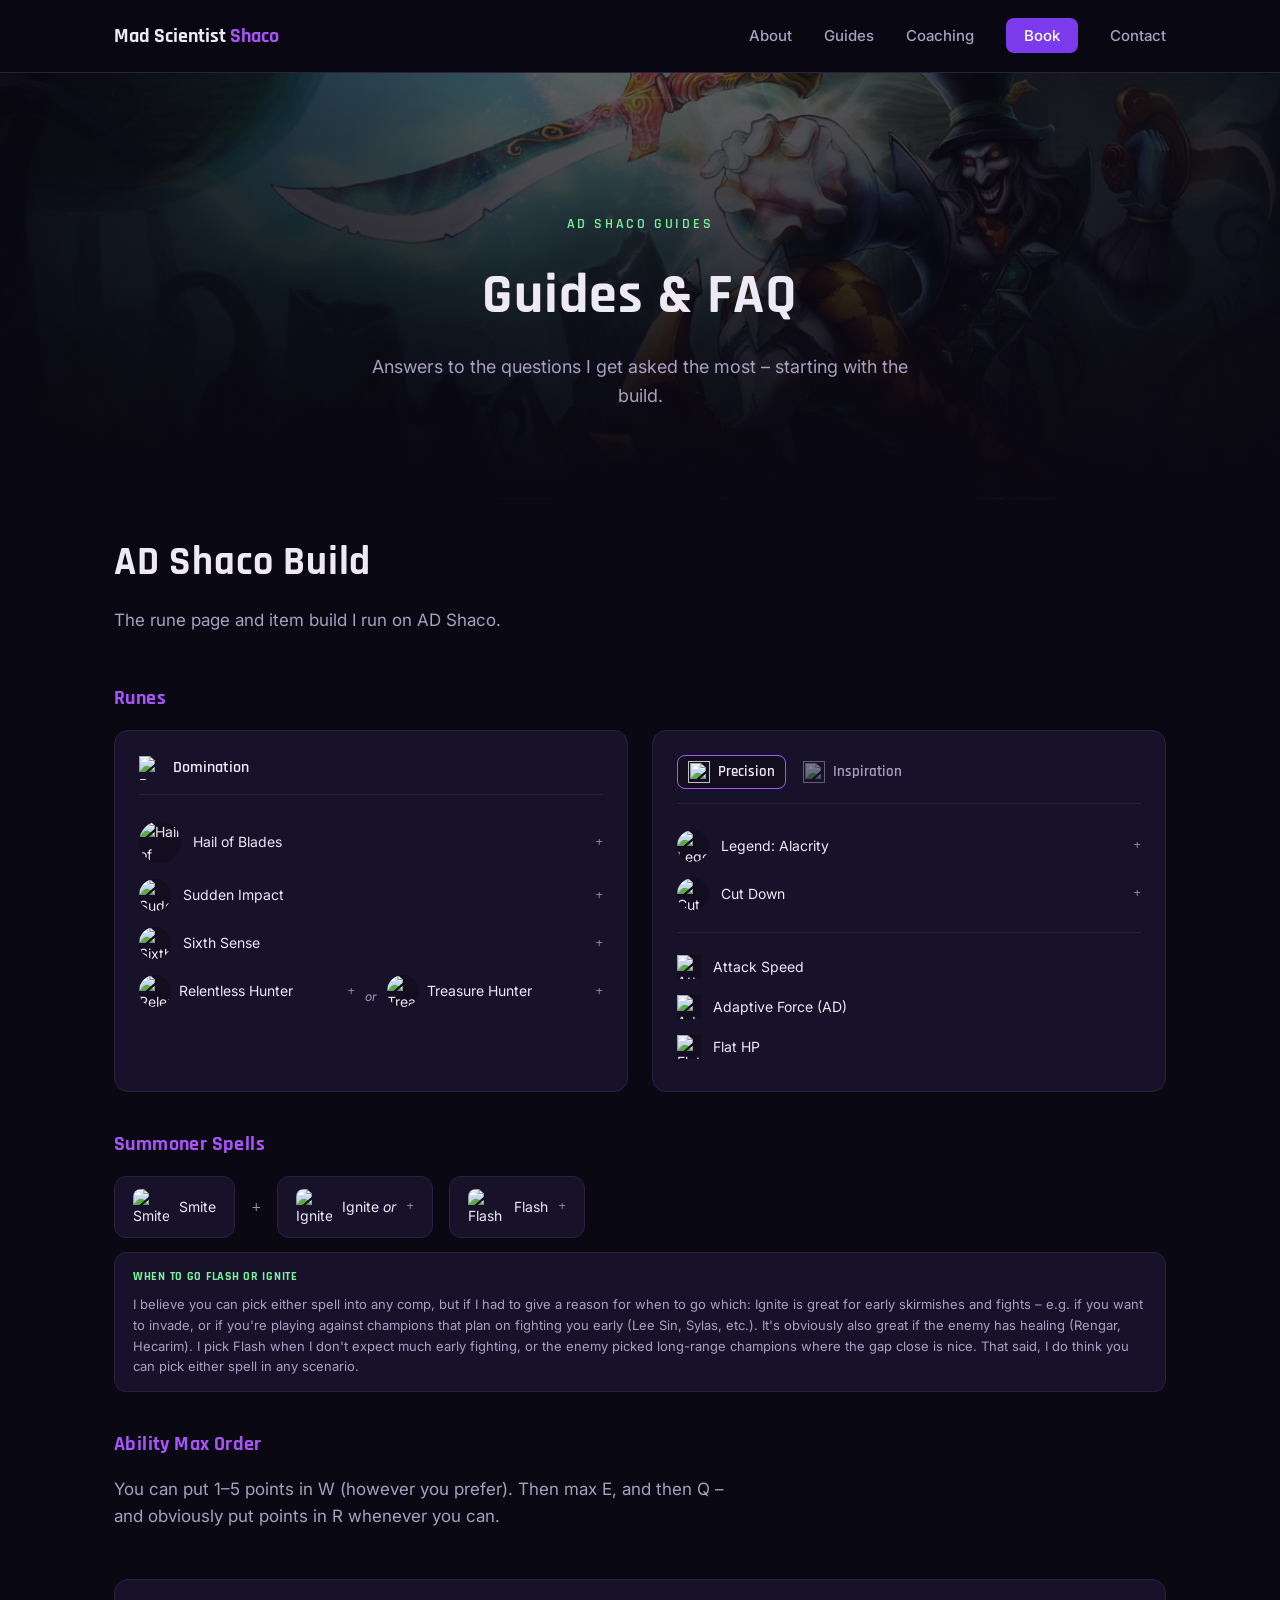
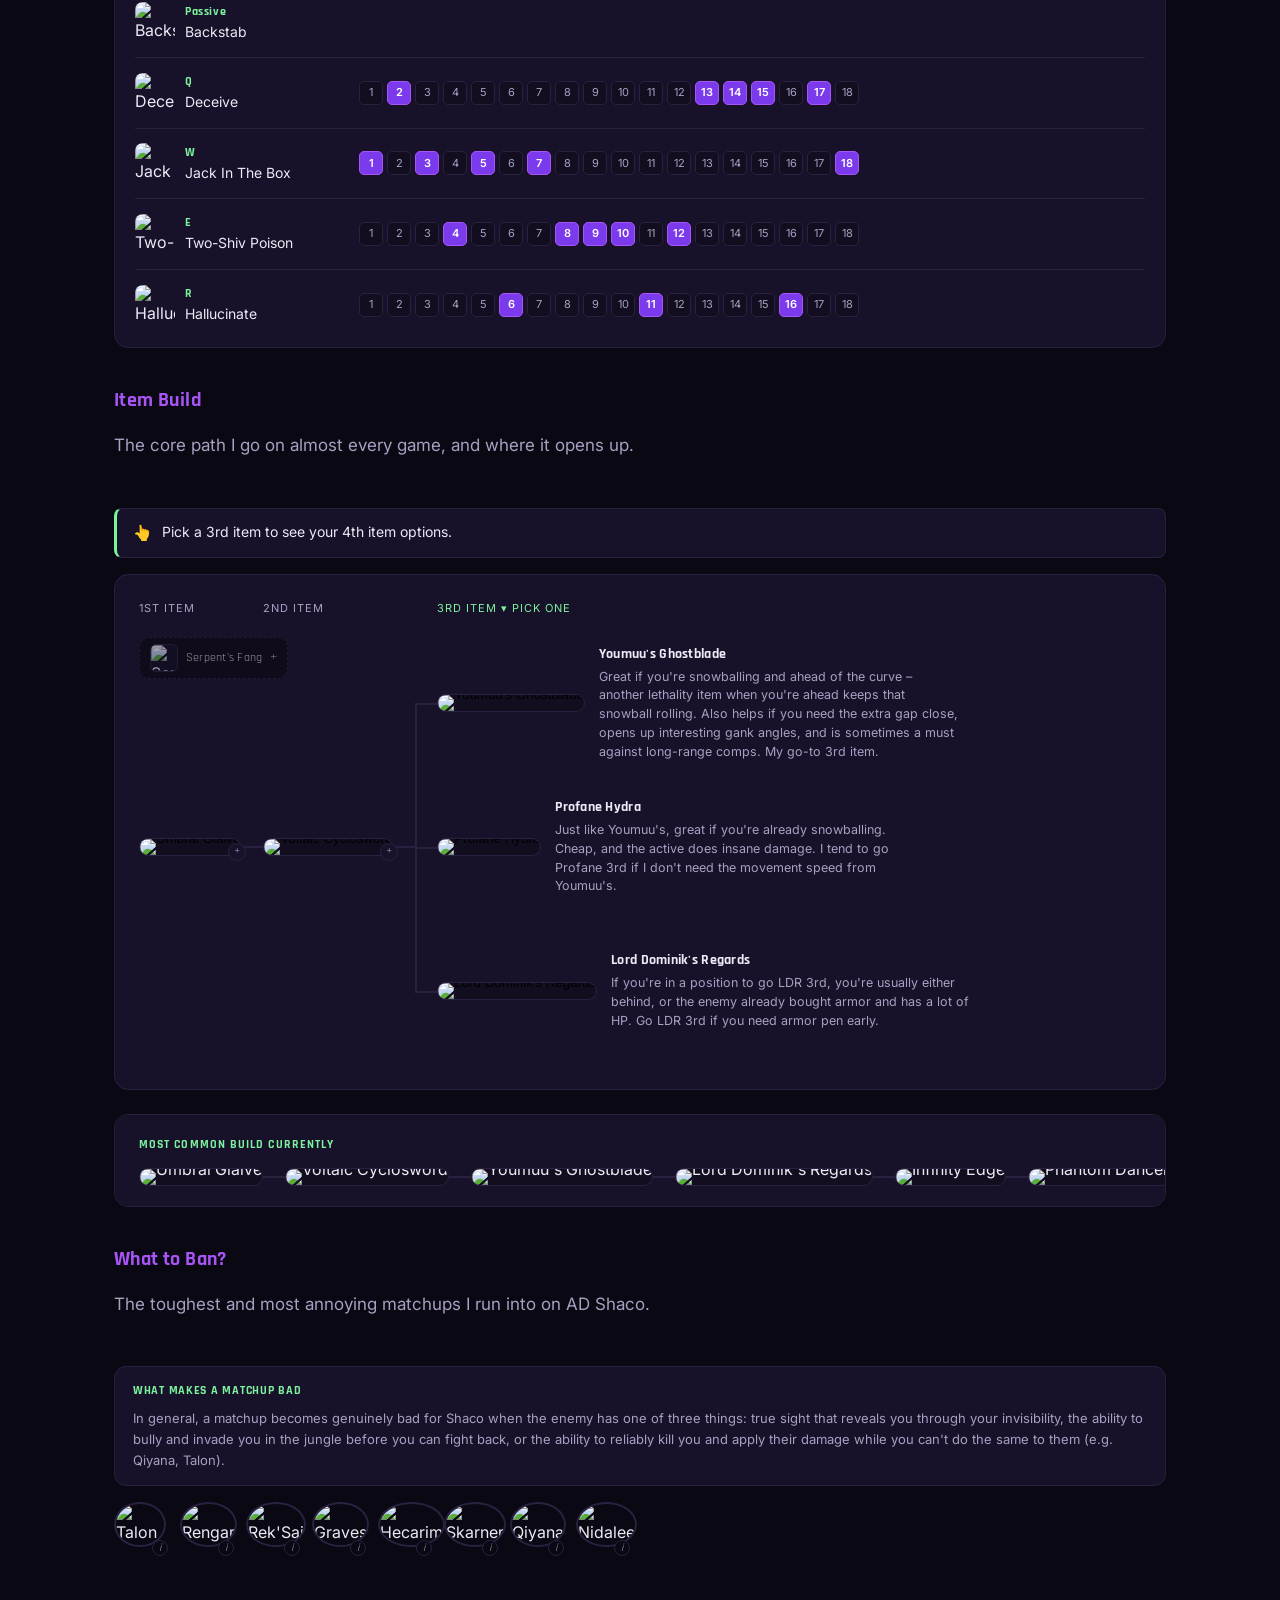
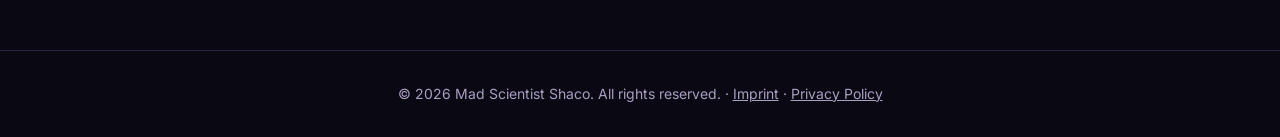
==== guides/index.html @ fdbd8d0a "Add third reason to "What Makes a Matchup Bad" Covers champions that can reliably kill you and apply" ====
<!DOCTYPE html>
<html lang="en">
<head>
<meta charset="UTF-8">
<meta name="viewport" content="width=device-width, initial-scale=1.0">
<title>Guides | Mad Scientist Shaco</title>
<meta name="description" content="AD Shaco guides &ndash; runes, builds and answers to the questions I get asked most often.">
<link rel="icon" type="image/svg+xml" href="/images/favicon.svg">
<link rel="preconnect" href="https://fonts.googleapis.com">
<link rel="preconnect" href="https://fonts.gstatic.com" crossorigin>
<link href="https://fonts.googleapis.com/css2?family=Rajdhani:wght@500;600;700&family=Inter:wght@400;500;600&display=swap" rel="stylesheet">
<link rel="stylesheet" href="/css/style.css">
</head>
<body>

<header class="site-header">
  <nav class="nav container">
    <a href="/" class="logo">Mad Scientist <span>Shaco</span></a>
    <button class="nav-toggle" id="navToggle" aria-label="Open menu" aria-expanded="false">
      <span></span><span></span><span></span>
    </button>
    <ul class="nav-links" id="navLinks">
      <li><a href="/#about">About</a></li>
      <li><a href="/guides/">Guides</a></li>
      <li><a href="/#coaching">Coaching</a></li>
      <li><a href="/#buchen" class="nav-cta">Book</a></li>
      <li><a href="/#kontakt">Contact</a></li>
    </ul>
  </nav>
</header>

<main>
  <section class="guides-hero">
    <div class="container">
      <p class="eyebrow">AD SHACO GUIDES</p>
      <h1>Guides &amp; FAQ</h1>
      <p class="hero-subtitle">Answers to the questions I get asked the most &ndash; starting with the build.</p>
    </div>
  </section>

  <section class="guide-article">
    <div class="container">
      <h2>AD Shaco Build</h2>
      <p class="section-lead">The rune page and item build I run on AD Shaco.</p>

      <h3 class="guide-subheading">Runes</h3>
      <div class="rune-page">
        <div class="rune-column">
          <div class="rune-tree-header">
            <img src="https://ddragon.leagueoflegends.com/cdn/img/perk-images/Styles/7200_Domination.png" alt="Domination">
            <span>Domination</span>
          </div>
          <div class="rune-item rune-keystone rune-expandable" tabindex="0" role="button" aria-expanded="false">
            <img src="https://ddragon.leagueoflegends.com/cdn/img/perk-images/Styles/Domination/HailOfBlades/HailOfBlades.png" alt="Hail of Blades">
            <span>Hail of Blades</span>
            <span class="rune-toggle-icon">+</span>
          </div>
          <div class="rune-detail">
            <p>Hail of Blades is the bread-and-butter keystone for AD Shaco &ndash; it's the only real option. There's currently no alternative that comes close to how powerful it is on this build.</p>
          </div>
          <div class="rune-item rune-expandable" tabindex="0" role="button" aria-expanded="false">
            <img src="https://ddragon.leagueoflegends.com/cdn/img/perk-images/Styles/Domination/SuddenImpact/SuddenImpact.png" alt="Sudden Impact">
            <span>Sudden Impact</span>
            <span class="rune-toggle-icon">+</span>
          </div>
          <div class="rune-detail">
            <p>A really solid rune &ndash; the best pick in this row. Free true damage every time I Q is great value.</p>
          </div>
          <div class="rune-item rune-expandable" tabindex="0" role="button" aria-expanded="false">
            <img src="https://ddragon.leagueoflegends.com/cdn/img/perk-images/Styles/Domination/SixthSense/SixthSense.png" alt="Sixth Sense">
            <span>Sixth Sense</span>
            <span class="rune-toggle-icon">+</span>
          </div>
          <div class="rune-detail">
            <p>I highly value the information this gives you in the early game. Knowing where the enemy has warded can save you a lot of time (e.g. not wasting a gank), or straight-up save your life when invading. It becomes less necessary once you have Umbral Glaive, but it's still great for the early game.</p>
          </div>
          <div class="rune-alt-row">
            <div class="rune-alt">
              <div class="rune-item rune-expandable" tabindex="0" role="button" aria-expanded="false">
                <img src="https://ddragon.leagueoflegends.com/cdn/img/perk-images/Styles/Domination/RelentlessHunter/RelentlessHunter.png" alt="Relentless Hunter">
                <span>Relentless Hunter</span>
                <span class="rune-toggle-icon">+</span>
              </div>
              <div class="rune-detail">
                <p>A solid option for Shaco &ndash; it increases your gap-closing range.</p>
              </div>
            </div>
            <span class="rune-alt-or">or</span>
            <div class="rune-alt">
              <div class="rune-item rune-expandable" tabindex="0" role="button" aria-expanded="false">
                <img src="https://ddragon.leagueoflegends.com/cdn/img/perk-images/Styles/Domination/TreasureHunter/TreasureHunter.png" alt="Treasure Hunter">
                <span>Treasure Hunter</span>
                <span class="rune-toggle-icon">+</span>
              </div>
              <div class="rune-detail">
                <p>Another great option &ndash; free gold means a better snowball, which means a harder stomp. I swap between Relentless Hunter and Treasure Hunter a lot.</p>
              </div>
            </div>
          </div>
        </div>

        <div class="rune-column">
          <div class="tree-tabs" role="tablist" aria-label="Secondary rune tree">
            <button class="tree-tab active" role="tab" aria-selected="true" data-tree="precision">
              <img src="https://ddragon.leagueoflegends.com/cdn/img/perk-images/Styles/7201_Precision.png" alt="">
              <span>Precision</span>
            </button>
            <button class="tree-tab" role="tab" aria-selected="false" data-tree="inspiration">
              <img src="https://ddragon.leagueoflegends.com/cdn/img/perk-images/Styles/7203_Whimsy.png" alt="">
              <span>Inspiration</span>
            </button>
          </div>

          <div class="tree-panel active" role="tabpanel" data-tree="precision">
            <div class="rune-item rune-expandable" tabindex="0" role="button" aria-expanded="false">
              <img src="https://ddragon.leagueoflegends.com/cdn/img/perk-images/Styles/Precision/LegendAlacrity/LegendAlacrity.png" alt="Legend: Alacrity">
              <span>Legend: Alacrity</span>
              <span class="rune-toggle-icon">+</span>
            </div>
            <div class="rune-detail">
              <p>Really nice attack speed. Shaco is an auto-attack based champ, so this is great and feels great &ndash; especially since I don't upgrade boots anymore (no more Berserker's Greaves).</p>
            </div>
            <div class="rune-item rune-expandable" tabindex="0" role="button" aria-expanded="false">
              <img src="https://ddragon.leagueoflegends.com/cdn/img/perk-images/Styles/Precision/CutDown/CutDown.png" alt="Cut Down">
              <span>Cut Down</span>
              <span class="rune-toggle-icon">+</span>
            </div>
            <div class="rune-detail">
              <p>Goated rune. It gives you nice damage at all stages of the game. Shaco's main damage is the first Q backstab, so amplifying that is great &ndash; and it scales surprisingly well.</p>
            </div>
          </div>

          <div class="tree-panel" role="tabpanel" data-tree="inspiration">
            <p class="tree-note">I sometimes go Inspiration instead of Precision &ndash; also very viable.</p>
            <div class="rune-item rune-expandable" tabindex="0" role="button" aria-expanded="false">
              <img src="https://ddragon.leagueoflegends.com/cdn/img/perk-images/Styles/Inspiration/MagicalFootwear/MagicalFootwear.png" alt="Magical Footwear">
              <span>Magical Footwear</span>
              <span class="rune-toggle-icon">+</span>
            </div>
            <div class="rune-detail">
              <p>Great option &ndash; it saves you 300 gold and gives you 420 gold worth of boots. That's money you can invest into damage and your power spikes.</p>
            </div>
            <div class="rune-alt-row">
              <div class="rune-alt">
                <div class="rune-item rune-expandable" tabindex="0" role="button" aria-expanded="false">
                  <img src="https://ddragon.leagueoflegends.com/cdn/img/perk-images/Styles/Inspiration/CosmicInsight/CosmicInsight.png" alt="Cosmic Insight">
                  <span>Cosmic Insight</span>
                  <span class="rune-toggle-icon">+</span>
                </div>
                <div class="rune-detail">
                  <p>Always good for junglers &ndash; having a lower Smite cooldown can win you crucial Smite fights in the jungle.</p>
                </div>
              </div>
              <span class="rune-alt-or">or</span>
              <div class="rune-alt">
                <div class="rune-item rune-expandable" tabindex="0" role="button" aria-expanded="false">
                  <img src="https://ddragon.leagueoflegends.com/cdn/img/perk-images/Styles/Resolve/ApproachVelocity/ApproachVelocity.png" alt="Approach Velocity">
                  <span>Approach Velocity</span>
                  <span class="rune-toggle-icon">+</span>
                </div>
                <div class="rune-detail">
                  <p>Another great option. It's always procced with our E and with our auto-attacks. Having a permanent 15% movement speed is great to catch up to people, especially early game.</p>
                </div>
              </div>
            </div>
          </div>

          <div class="rune-shards">
            <div class="rune-item rune-shard">
              <img src="https://ddragon.leagueoflegends.com/cdn/img/perk-images/StatMods/StatModsAttackSpeedIcon.png" alt="Attack Speed">
              <span>Attack Speed</span>
            </div>
            <div class="rune-item rune-shard">
              <img src="https://ddragon.leagueoflegends.com/cdn/img/perk-images/StatMods/StatModsAdaptiveForceIcon.png" alt="Adaptive Force">
              <span>Adaptive Force (AD)</span>
            </div>
            <div class="rune-item rune-shard">
              <img src="https://ddragon.leagueoflegends.com/cdn/img/perk-images/StatMods/StatModsHealthPlusIcon.png" alt="Flat Health">
              <span>Flat HP</span>
            </div>
          </div>
        </div>
      </div>

      <h3 class="guide-subheading">Summoner Spells</h3>
      <div class="spell-row">
        <div class="spell-item">
          <img src="https://ddragon.leagueoflegends.com/cdn/16.14.1/img/spell/SummonerSmite.png" alt="Smite">
          <span>Smite</span>
        </div>
        <span class="spell-plus">+</span>
        <div class="spell-item spell-expandable" tabindex="0" role="button" aria-expanded="false" data-detail-target="igniteDetail">
          <img src="https://ddragon.leagueoflegends.com/cdn/16.14.1/img/spell/SummonerDot.png" alt="Ignite">
          <span>Ignite <em>or</em></span>
          <span class="spell-toggle-icon">+</span>
        </div>
        <div class="spell-item spell-expandable" tabindex="0" role="button" aria-expanded="false" data-detail-target="flashDetail">
          <img src="https://ddragon.leagueoflegends.com/cdn/16.14.1/img/spell/SummonerFlash.png" alt="Flash">
          <span>Flash</span>
          <span class="spell-toggle-icon">+</span>
        </div>
      </div>

      <div class="spell-detail" id="igniteDetail">
        <p>
          <strong>Ignite</strong>
          Shaco's most common spell &ndash; gives you more kill pressure, especially early.
          Helps you win 1v1s and secure kills. Not much to say, just a solid choice.
        </p>
      </div>
      <div class="spell-detail" id="flashDetail">
        <p>
          <strong>Flash</strong>
          This one is slept on by most Shaco mains. Flash is a really strong spell in
          general and works great on Shaco &ndash; it helps you gap close, can save your
          life, and is very versatile. It scales better than Ignite. I swap between
          Ignite and Flash a lot.
        </p>
      </div>

      <div class="spell-note">
        <strong class="spell-note-title">When to Go Flash or Ignite</strong>
        <p>
          I believe you can pick either spell into any comp, but if I had to give a reason
          for when to go which: Ignite is great for early skirmishes and fights &ndash; e.g.
          if you want to invade, or if you're playing against champions that plan on
          fighting you early (Lee Sin, Sylas, etc.). It's obviously also great if the enemy
          has healing (Rengar, Hecarim). I pick Flash when I don't expect much early
          fighting, or the enemy picked long-range champions where the gap close is nice.
          That said, I do think you can pick either spell in any scenario.
        </p>
      </div>

      <h3 class="guide-subheading">Ability Max Order</h3>
      <p class="section-lead">You can put 1&ndash;5 points in W (however you prefer). Then max E, and then Q &ndash; and obviously put points in R whenever you can.</p>

      <div class="ability-order-wrap">
        <div class="ability-order">
          <div class="ability-row ability-row-passive">
            <div class="ability-label">
              <img src="https://ddragon.leagueoflegends.com/cdn/16.14.1/img/passive/Jester_CarefulStrikes.png" alt="Backstab">
              <div>
                <span class="ability-key">Passive</span>
                <span>Backstab</span>
              </div>
            </div>
          </div>

          <div class="ability-row">
            <div class="ability-label">
              <img src="https://ddragon.leagueoflegends.com/cdn/16.14.1/img/spell/Deceive.png" alt="Deceive">
              <div>
                <span class="ability-key">Q</span>
                <span>Deceive</span>
              </div>
            </div>
            <div class="level-cells" data-active="2,13,14,15,17"></div>
          </div>

          <div class="ability-row">
            <div class="ability-label">
              <img src="https://ddragon.leagueoflegends.com/cdn/16.14.1/img/spell/JackInTheBox.png" alt="Jack In The Box">
              <div>
                <span class="ability-key">W</span>
                <span>Jack In The Box</span>
              </div>
            </div>
            <div class="level-cells" data-active="1,3,5,7,18"></div>
          </div>

          <div class="ability-row">
            <div class="ability-label">
              <img src="https://ddragon.leagueoflegends.com/cdn/16.14.1/img/spell/TwoShivPoison.png" alt="Two-Shiv Poison">
              <div>
                <span class="ability-key">E</span>
                <span>Two-Shiv Poison</span>
              </div>
            </div>
            <div class="level-cells" data-active="4,8,9,10,12"></div>
          </div>

          <div class="ability-row">
            <div class="ability-label">
              <img src="https://ddragon.leagueoflegends.com/cdn/16.14.1/img/spell/HallucinateFull.png" alt="Hallucinate">
              <div>
                <span class="ability-key">R</span>
                <span>Hallucinate</span>
              </div>
            </div>
            <div class="level-cells" data-active="6,11,16"></div>
          </div>
        </div>
      </div>

      <h3 class="guide-subheading">Item Build</h3>
      <p class="section-lead">The core path I go on almost every game, and where it opens up.</p>

      <p class="build-hint" id="buildHint">Pick a 3rd item to see your 4th item options.</p>

      <div class="build-tree-wrap">
        <div class="build-tree" id="buildTree">
          <div class="build-optional-inline" id="serpentsFang" tabindex="0" role="button" aria-expanded="false">
            <div class="build-optional-row">
              <img src="https://ddragon.leagueoflegends.com/cdn/16.14.1/img/item/6695.png" alt="Serpent's Fang" title="Serpent's Fang (situational)">
              <span class="build-optional-name">Serpent's Fang</span>
              <span class="build-optional-toggle">+</span>
            </div>
            <p class="build-optional-detail">
              Playing against shields? Buy this situationally &ndash; either right before or
              right after Voltaic Cyclosword.
            </p>
          </div>

          <div class="build-toggle-item">
            <span class="build-col-label">1st Item</span>
            <button class="build-node build-toggle-btn" type="button" aria-expanded="false">
              <img src="https://ddragon.leagueoflegends.com/cdn/16.14.1/img/item/3179.png" alt="Umbral Glaive" title="Umbral Glaive">
            </button>
            <p class="build-note-below">
              <strong>Umbral Glaive</strong>
              The most damage you can get for a first-item power spike. It's really cheap
              at 2800g, gives you the most damage, and has the best build path (you can buy
              4 Long Swords). On top of all that, you get the vision passive, which tells you
              if you're standing in enemy vision for the rest of the game. Goated.
            </p>
          </div>

          <span class="build-link"></span>

          <div class="build-toggle-item">
            <span class="build-col-label">2nd Item</span>
            <button class="build-node build-toggle-btn" type="button" aria-expanded="false">
              <img src="https://ddragon.leagueoflegends.com/cdn/16.14.1/img/item/6699.png" alt="Voltaic Cyclosword" title="Voltaic Cyclosword">
            </button>
            <p class="build-note-below">
              <strong>Voltaic Cyclosword</strong>
              Voltaic is the king of damage items. It only does one thing, and that's
              deal damage &ndash; I almost always go it 2nd. Nothing much to say about this one.
            </p>
          </div>

          <span class="build-link"></span>

          <div class="build-branch has-notes" id="slot3">
            <span class="build-col-label">3rd Item</span>
            <div class="build-branch-row">
              <button class="build-node build-choice" data-item="3142" aria-pressed="false">
                <img src="https://ddragon.leagueoflegends.com/cdn/16.14.1/img/item/3142.png" alt="Youmuu's Ghostblade" title="Youmuu's Ghostblade">
              </button>
              <p class="build-note">
                <strong>Youmuu's Ghostblade</strong>
                Great if you're snowballing and ahead of the curve &ndash; another lethality item
                when you're ahead keeps that snowball rolling. Also helps if you need the extra
                gap close, opens up interesting gank angles, and is sometimes a must against
                long-range comps. My go-to 3rd item.
              </p>
            </div>
            <div class="build-branch-row">
              <button class="build-node build-choice" data-item="6698" aria-pressed="false">
                <img src="https://ddragon.leagueoflegends.com/cdn/16.14.1/img/item/6698.png" alt="Profane Hydra" title="Profane Hydra">
              </button>
              <p class="build-note">
                <strong>Profane Hydra</strong>
                Just like Youmuu's, great if you're already snowballing. Cheap, and the active
                does insane damage. I tend to go Profane 3rd if I don't need the movement speed
                from Youmuu's.
              </p>
            </div>
            <div class="build-branch-row">
              <button class="build-node build-choice" data-item="3036" aria-pressed="false">
                <img src="https://ddragon.leagueoflegends.com/cdn/16.14.1/img/item/3036.png" alt="Lord Dominik's Regards" title="Lord Dominik's Regards">
              </button>
              <p class="build-note">
                <strong>Lord Dominik's Regards</strong>
                If you're in a position to go LDR 3rd, you're usually either behind, or the enemy
                already bought armor and has a lot of HP. Go LDR 3rd if you need armor pen early.
              </p>
            </div>
          </div>

          <!-- Slots 4 and up are generated in main.js from the item pool -->
        </div>
      </div>

      <div class="build-common">
        <h4 class="build-common-title">Most Common Build Currently</h4>
        <div class="build-common-row">
          <div class="build-node">
            <img src="https://ddragon.leagueoflegends.com/cdn/16.14.1/img/item/3179.png" alt="Umbral Glaive" title="Umbral Glaive">
          </div>
          <span class="build-link"></span>
          <div class="build-node">
            <img src="https://ddragon.leagueoflegends.com/cdn/16.14.1/img/item/6699.png" alt="Voltaic Cyclosword" title="Voltaic Cyclosword">
          </div>
          <span class="build-link"></span>
          <div class="build-node">
            <img src="https://ddragon.leagueoflegends.com/cdn/16.14.1/img/item/3142.png" alt="Youmuu's Ghostblade" title="Youmuu's Ghostblade">
          </div>
          <span class="build-link"></span>
          <div class="build-node">
            <img src="https://ddragon.leagueoflegends.com/cdn/16.14.1/img/item/3036.png" alt="Lord Dominik's Regards" title="Lord Dominik's Regards">
          </div>
          <span class="build-link"></span>
          <div class="build-node">
            <img src="https://ddragon.leagueoflegends.com/cdn/16.14.1/img/item/3031.png" alt="Infinity Edge" title="Infinity Edge">
          </div>
          <span class="build-link"></span>
          <div class="build-node">
            <img src="https://ddragon.leagueoflegends.com/cdn/16.14.1/img/item/3046.png" alt="Phantom Dancer" title="Phantom Dancer (sell your boots)">
          </div>
        </div>
      </div>

      <h3 class="guide-subheading">What to Ban?</h3>
      <p class="section-lead">The toughest and most annoying matchups I run into on AD Shaco.</p>

      <div class="spell-note">
        <strong class="spell-note-title">What Makes a Matchup Bad</strong>
        <p>
          In general, a matchup becomes genuinely bad for Shaco when the enemy has one of
          three things: true sight that reveals you through your invisibility, the ability
          to bully and invade you in the jungle before you can fight back, or the ability to
          reliably kill you and apply their damage while you can't do the same to them
          (e.g. Qiyana, Talon).
        </p>
      </div>

      <div class="champ-row">
        <div class="champ-thumb champ-expandable" tabindex="0" role="button" aria-expanded="false" data-detail-target="talonDetail">
          <img src="https://ddragon.leagueoflegends.com/cdn/16.14.1/img/champion/Talon.png" alt="Talon" title="Talon">
          <span class="champ-thumb-icon">i</span>
        </div>
        <div class="champ-thumb champ-expandable" tabindex="0" role="button" aria-expanded="false" data-detail-target="rengarDetail">
          <img src="https://ddragon.leagueoflegends.com/cdn/16.14.1/img/champion/Rengar.png" alt="Rengar" title="Rengar">
          <span class="champ-thumb-icon">i</span>
        </div>
        <div class="champ-thumb champ-expandable" tabindex="0" role="button" aria-expanded="false" data-detail-target="reksaiDetail">
          <img src="https://ddragon.leagueoflegends.com/cdn/16.14.1/img/champion/RekSai.png" alt="Rek'Sai" title="Rek'Sai">
          <span class="champ-thumb-icon">i</span>
        </div>
        <div class="champ-thumb champ-expandable" tabindex="0" role="button" aria-expanded="false" data-detail-target="gravesDetail">
          <img src="https://ddragon.leagueoflegends.com/cdn/16.14.1/img/champion/Graves.png" alt="Graves" title="Graves">
          <span class="champ-thumb-icon">i</span>
        </div>
        <div class="champ-thumb champ-expandable" tabindex="0" role="button" aria-expanded="false" data-detail-target="hecarimDetail">
          <img src="https://ddragon.leagueoflegends.com/cdn/16.14.1/img/champion/Hecarim.png" alt="Hecarim" title="Hecarim">
          <span class="champ-thumb-icon">i</span>
        </div>
        <div class="champ-thumb champ-expandable" tabindex="0" role="button" aria-expanded="false" data-detail-target="skarnerDetail">
          <img src="https://ddragon.leagueoflegends.com/cdn/16.14.1/img/champion/Skarner.png" alt="Skarner" title="Skarner">
          <span class="champ-thumb-icon">i</span>
        </div>
        <div class="champ-thumb champ-expandable" tabindex="0" role="button" aria-expanded="false" data-detail-target="qiyanaDetail">
          <img src="https://ddragon.leagueoflegends.com/cdn/16.14.1/img/champion/Qiyana.png" alt="Qiyana" title="Qiyana">
          <span class="champ-thumb-icon">i</span>
        </div>
        <div class="champ-thumb champ-expandable" tabindex="0" role="button" aria-expanded="false" data-detail-target="nidaleeDetail">
          <img src="https://ddragon.leagueoflegends.com/cdn/16.14.1/img/champion/Nidalee.png" alt="Nidalee" title="Nidalee">
          <span class="champ-thumb-icon">i</span>
        </div>
      </div>

      <div class="champ-detail" id="talonDetail">
        <img class="champ-portrait" src="https://ddragon.leagueoflegends.com/cdn/16.14.1/img/champion/Talon.png" alt="Talon">
        <div class="champ-body">
          <strong class="champ-name">Talon</strong>
          <span class="champ-tag">Tough Matchup</span>
          <p>
            Talon is just really hard to deal with &ndash; he's everywhere on the map, clears
            fast, and on top of that is hard to kill or catch. It's also really hard to dodge
            Talon's combo damage, even with Shaco's R. His invisibility stops your
            auto-attacks, which is all your damage.
          </p>
        </div>
      </div>
      <div class="champ-detail" id="rengarDetail">
        <img class="champ-portrait" src="https://ddragon.leagueoflegends.com/cdn/16.14.1/img/champion/Rengar.png" alt="Rengar">
        <div class="champ-body">
          <strong class="champ-name">Rengar</strong>
          <span class="champ-tag">Tough Matchup</span>
          <p>
            Any champion with true sight counters Shaco to a certain degree, but Rengar takes
            it to the next level. He doesn't just have true sight on his R &ndash; he also has
            it on his E, which he can double-cast. His ultimate is the true bane of my
            existence, though. If the Rengar player is smart, he can just cast his R and
            prevent you from engaging for god knows how long. It's really annoying to deal
            with his R and pretty hard to dodge his damage. I often adapt my build against
            Rengar to be more tanky (Tabis, Trinity Force, etc.).
          </p>
        </div>
      </div>
      <div class="champ-detail" id="reksaiDetail">
        <img class="champ-portrait" src="https://ddragon.leagueoflegends.com/cdn/16.14.1/img/champion/RekSai.png" alt="Rek'Sai">
        <div class="champ-body">
          <strong class="champ-name">Rek'Sai</strong>
          <span class="champ-tag">Tough Matchup</span>
          <p>
            Similar to Rengar, Rek'Sai can just stay burrowed and see your engage coming
            &ndash; really annoying in teamfights. You also can't really kill her (unless
            you're ahead), since she usually builds Tabis into you plus bruiser items.
          </p>
        </div>
      </div>
      <div class="champ-detail" id="gravesDetail">
        <img class="champ-portrait" src="https://ddragon.leagueoflegends.com/cdn/16.14.1/img/champion/Graves.png" alt="Graves">
        <div class="champ-body">
          <strong class="champ-name">Graves</strong>
          <span class="champ-tag">Tough Matchup</span>
          <p>
            Graves is really annoying because he can just bully you in your own jungle. He
            has a lot of armor, so you can't kill him, but he can kill you. He one-shots your
            boxes, too.
          </p>
        </div>
      </div>
      <div class="champ-detail" id="hecarimDetail">
        <img class="champ-portrait" src="https://ddragon.leagueoflegends.com/cdn/16.14.1/img/champion/Hecarim.png" alt="Hecarim">
        <div class="champ-body">
          <strong class="champ-name">Hecarim</strong>
          <span class="champ-tag">Tough Matchup</span>
          <p>
            Hecarim just heals all your damage back with his W, and he doesn't even need to
            see you to kill you. Your Q doesn't help much against him either &ndash; he
            always knows where you are because he spams Q and W.
          </p>
        </div>
      </div>
      <div class="champ-detail" id="skarnerDetail">
        <img class="champ-portrait" src="https://ddragon.leagueoflegends.com/cdn/16.14.1/img/champion/Skarner.png" alt="Skarner">
        <div class="champ-body">
          <strong class="champ-name">Skarner</strong>
          <span class="champ-tag">Tough Matchup</span>
          <p>
            This guy can just kill you, and you can't kill him. He also provides excellent
            peel for his teammates. Just an annoying champion overall.
          </p>
        </div>
      </div>
      <div class="champ-detail" id="qiyanaDetail">
        <img class="champ-portrait" src="https://ddragon.leagueoflegends.com/cdn/16.14.1/img/champion/Qiyana.png" alt="Qiyana">
        <div class="champ-body">
          <strong class="champ-name">Qiyana</strong>
          <span class="champ-tag">Tough Matchup</span>
          <p>
            A really frustrating champion &ndash; her near-permanent invisibility makes it
            hard to land auto-attacks on her. She can kill you consistently, and her damage
            is hard to dodge.
          </p>
        </div>
      </div>
      <div class="champ-detail" id="nidaleeDetail">
        <img class="champ-portrait" src="https://ddragon.leagueoflegends.com/cdn/16.14.1/img/champion/Nidalee.png" alt="Nidalee">
        <div class="champ-body">
          <strong class="champ-name">Nidalee</strong>
          <span class="champ-tag">Extreme Threat</span>
          <p>
            If piloted by a good player, this champ might be the hardest one to deal with.
            She can straight-up invade you whenever she wants, and her true sight on Q plus
            her traps make her really hard to deal with. Luckily, there aren't many good
            Nidalee players on this planet.
          </p>
        </div>
      </div>
    </div>
  </section>
</main>

<footer class="site-footer">
  <div class="container">
    <p>&copy; <span id="year"></span> Mad Scientist Shaco. All rights reserved. &middot; <a href="/imprint.html">Imprint</a> &middot; <a href="/privacy.html">Privacy Policy</a></p>
  </div>
</footer>

<script src="/js/main.js"></script>
</body>
</html>
---- css/style.css ----
:root {
  --bg: #0a0812;
  --bg-alt: #120e1f;
  --card: #17122a;
  --border: #2a2140;
  --text: #ede9f5;
  --text-muted: #a99fc2;
  --violet: #a855f7;
  --violet-dark: #7c3aed;
  --violet-glow: rgba(168, 85, 247, 0.35);
  --toxic: #7cf29c;
  --danger: #ff5c72;
  --danger-glow: rgba(255, 92, 114, 0.3);
  --font-head: 'Rajdhani', sans-serif;
  --font-body: 'Inter', sans-serif;
}

* { box-sizing: border-box; margin: 0; padding: 0; }

html { scroll-behavior: smooth; }

body {
  background: var(--bg);
  color: var(--text);
  font-family: var(--font-body);
  line-height: 1.6;
}

h1, h2, h3 {
  font-family: var(--font-head);
  font-weight: 700;
  letter-spacing: 0.02em;
}

a { color: inherit; text-decoration: none; }

.container {
  max-width: 1100px;
  margin: 0 auto;
  padding: 0 24px;
}

section {
  padding: 96px 0;
}

section h2 {
  font-size: clamp(28px, 4vw, 40px);
  margin-bottom: 12px;
}

.section-lead {
  color: var(--text-muted);
  max-width: 640px;
  margin-bottom: 48px;
  font-size: 17px;
}

/* Header / Nav */
.site-header {
  position: sticky;
  top: 0;
  z-index: 100;
  background: rgba(10, 8, 18, 0.85);
  backdrop-filter: blur(10px);
  border-bottom: 1px solid var(--border);
}

.nav {
  display: flex;
  align-items: center;
  justify-content: space-between;
  height: 72px;
}

.logo {
  font-family: var(--font-head);
  font-size: 20px;
  font-weight: 700;
  color: var(--text);
}

.logo span { color: var(--violet); }

.nav-links {
  display: flex;
  align-items: center;
  gap: 32px;
  list-style: none;
}

.nav-links a {
  color: var(--text-muted);
  font-weight: 500;
  font-size: 15px;
  transition: color 0.2s;
}

.nav-links a:hover { color: var(--text); }

.nav-links .nav-cta {
  background: var(--violet-dark);
  color: #fff;
  padding: 8px 18px;
  border-radius: 8px;
}

.nav-links .nav-cta:hover { background: var(--violet); }

.nav-toggle {
  display: none;
  flex-direction: column;
  gap: 5px;
  background: none;
  border: none;
  cursor: pointer;
  padding: 8px;
}

.nav-toggle span {
  width: 24px;
  height: 2px;
  background: var(--text);
  display: block;
}

/* Hero */
.hero {
  position: relative;
  padding: 140px 0 120px;
  overflow: hidden;
  text-align: center;
  background:
    linear-gradient(180deg, rgba(10, 8, 18, 0.55) 0%, rgba(10, 8, 18, 0.88) 65%, var(--bg) 100%),
    linear-gradient(90deg, rgba(10, 8, 18, 0.75) 0%, rgba(10, 8, 18, 0.2) 40%, rgba(10, 8, 18, 0.2) 60%, rgba(10, 8, 18, 0.75) 100%),
    url('../images/splashart.jpg');
  background-size: cover;
  background-position: center 20%;
}

.hero-glow {
  position: absolute;
  top: -200px;
  left: 50%;
  transform: translateX(-50%);
  width: 700px;
  height: 700px;
  background: radial-gradient(circle, var(--violet-glow) 0%, transparent 70%);
  pointer-events: none;
}

.hero-inner { position: relative; }

.eyebrow {
  color: var(--toxic);
  font-family: var(--font-head);
  font-weight: 600;
  letter-spacing: 0.2em;
  font-size: 14px;
  margin-bottom: 16px;
}

.hero h1 {
  font-size: clamp(40px, 7vw, 72px);
  line-height: 1.05;
  margin-bottom: 20px;
}

.hero h1 span {
  background: linear-gradient(90deg, var(--violet), var(--toxic));
  -webkit-background-clip: text;
  background-clip: text;
  color: transparent;
}

.hero-subtitle {
  color: var(--text-muted);
  font-size: 18px;
  max-width: 560px;
  margin: 0 auto 40px;
}

.hero-actions {
  display: flex;
  gap: 16px;
  justify-content: center;
  flex-wrap: wrap;
}

/* Buttons */
.btn {
  display: inline-block;
  padding: 14px 28px;
  border-radius: 10px;
  font-weight: 600;
  font-size: 15px;
  transition: transform 0.15s, box-shadow 0.15s, background 0.15s;
}

.btn-primary {
  background: linear-gradient(90deg, var(--violet-dark), var(--violet));
  color: #fff;
  box-shadow: 0 0 0 rgba(168, 85, 247, 0);
}

.btn-primary:hover {
  transform: translateY(-2px);
  box-shadow: 0 8px 24px var(--violet-glow);
}

.btn-ghost {
  background: transparent;
  color: var(--text);
  border: 1px solid var(--border);
}

.btn-ghost:hover {
  border-color: var(--violet);
  color: var(--violet);
}

/* About / Stats */
.about { background: var(--bg-alt); }

.stats-grid {
  display: grid;
  grid-template-columns: repeat(3, 1fr);
  gap: 20px;
}

.stat-card {
  background: var(--card);
  border: 1px solid var(--border);
  border-radius: 14px;
  padding: 28px;
  display: flex;
  flex-direction: column;
  gap: 4px;
}

.stat-label {
  color: var(--text-muted);
  font-size: 13px;
  text-transform: uppercase;
  letter-spacing: 0.1em;
}

.stat-value {
  font-family: var(--font-head);
  font-size: 30px;
  font-weight: 700;
  color: var(--violet);
}

.stat-sub {
  color: var(--text-muted);
  font-size: 14px;
}

/* Guides */
.guides-hero {
  padding: 140px 0 48px;
  text-align: center;
  background:
    linear-gradient(180deg, rgba(10, 8, 18, 0.55) 0%, rgba(10, 8, 18, 0.88) 65%, var(--bg) 100%),
    linear-gradient(90deg, rgba(10, 8, 18, 0.75) 0%, rgba(10, 8, 18, 0.2) 40%, rgba(10, 8, 18, 0.2) 60%, rgba(10, 8, 18, 0.75) 100%),
    url('../images/madhatter-splash.jpg');
  background-size: cover;
  background-position: center 25%;
}

.guides-hero h1 {
  font-size: clamp(36px, 6vw, 56px);
  margin-bottom: 12px;
}

.guide-article {
  padding: 32px 0 96px;
}

.guide-subheading {
  font-size: 20px;
  margin: 36px 0 16px;
  color: var(--violet);
}

.rune-page {
  display: grid;
  grid-template-columns: 1fr 1fr;
  gap: 24px;
}

.rune-column {
  background: var(--card);
  border: 1px solid var(--border);
  border-radius: 14px;
  padding: 24px;
}

.rune-tree-header {
  display: flex;
  align-items: center;
  gap: 10px;
  margin-bottom: 18px;
  padding-bottom: 14px;
  border-bottom: 1px solid var(--border);
  font-family: var(--font-head);
  font-weight: 600;
  font-size: 16px;
}

.rune-tree-header img { width: 24px; height: 24px; }

.rune-item {
  display: flex;
  align-items: center;
  gap: 12px;
  padding: 8px 0;
  font-size: 14px;
  color: var(--text);
}

.rune-item img {
  width: 32px;
  height: 32px;
  border-radius: 50%;
  background: var(--bg-alt);
  flex-shrink: 0;
}

.rune-item.rune-keystone img {
  width: 42px;
  height: 42px;
}

.rune-shards {
  margin-top: 14px;
  padding-top: 14px;
  border-top: 1px solid var(--border);
}

.rune-shard img {
  width: 24px;
  height: 24px;
  border-radius: 0;
}

.rune-expandable {
  cursor: pointer;
  border-radius: 8px;
  padding-left: 6px;
  margin-left: -6px;
  transition: background 0.15s;
}

.rune-expandable:hover,
.rune-expandable:focus-visible {
  background: var(--bg-alt);
  outline: none;
}

.rune-toggle-icon {
  margin-left: auto;
  color: var(--text-muted);
  font-size: 16px;
  font-family: var(--font-head);
  transition: transform 0.15s;
  flex-shrink: 0;
}

.rune-expandable.open .rune-toggle-icon {
  transform: rotate(45deg);
  color: var(--violet);
}

.rune-detail {
  display: none;
  padding: 4px 0 12px 44px;
}

.rune-detail.open {
  display: block;
}

.rune-detail p {
  font-size: 13px;
  color: var(--text-muted);
  line-height: 1.5;
}

/* Switchable secondary tree */
.tree-tabs {
  display: flex;
  gap: 6px;
  margin-bottom: 18px;
  padding-bottom: 14px;
  border-bottom: 1px solid var(--border);
}

.tree-tab {
  display: flex;
  align-items: center;
  gap: 8px;
  background: none;
  border: 1px solid transparent;
  border-radius: 8px;
  padding: 5px 10px;
  cursor: pointer;
  color: var(--text-muted);
  font-family: var(--font-head);
  font-weight: 600;
  font-size: 15px;
  transition: background 0.15s, color 0.15s, border-color 0.15s;
}

.tree-tab img {
  width: 22px;
  height: 22px;
  opacity: 0.45;
  transition: opacity 0.15s;
}

.tree-tab:hover { color: var(--text); }
.tree-tab:hover img { opacity: 0.8; }

.tree-tab.active {
  color: var(--text);
  background: var(--bg-alt);
  border-color: var(--violet);
}

.tree-tab.active img { opacity: 1; }

.tree-panel { display: none; }
.tree-panel.active { display: block; }

.tree-note {
  font-size: 12px;
  color: var(--text-muted);
  font-style: italic;
  margin-bottom: 10px;
}

/* Two runes from the same row, shown as alternatives */
.rune-alt-row {
  display: flex;
  align-items: flex-start;
  gap: 10px;
}

.rune-alt {
  flex: 1;
  min-width: 0;
}

.rune-alt .rune-item { gap: 8px; }

.rune-alt .rune-detail { padding-left: 6px; }

.rune-alt-or {
  font-size: 12px;
  color: var(--text-muted);
  font-style: italic;
  padding-top: 20px;
  flex-shrink: 0;
}

@media (max-width: 900px) {
  .rune-alt-row {
    flex-direction: column;
    align-items: stretch;
    gap: 0;
  }

  .rune-alt-or { padding: 4px 0 4px 44px; }
}

@media (max-width: 640px) {
  .rune-page { grid-template-columns: 1fr; }
}

.spell-row {
  display: flex;
  align-items: center;
  gap: 16px;
  flex-wrap: wrap;
}

.spell-item {
  display: flex;
  align-items: center;
  gap: 10px;
  background: var(--card);
  border: 1px solid var(--border);
  border-radius: 12px;
  padding: 12px 18px;
  font-size: 14px;
}

.spell-item img {
  width: 36px;
  height: 36px;
  border-radius: 8px;
}

.spell-plus {
  color: var(--text-muted);
  font-family: var(--font-head);
  font-size: 20px;
}

.spell-expandable {
  cursor: pointer;
  transition: border-color 0.15s;
}

.spell-expandable:hover,
.spell-expandable:focus-visible {
  border-color: var(--violet);
  outline: none;
}

.spell-toggle-icon {
  color: var(--text-muted);
  font-size: 16px;
  font-family: var(--font-head);
  transition: transform 0.15s, color 0.15s;
}

.spell-expandable.open .spell-toggle-icon {
  transform: rotate(45deg);
  color: var(--violet);
}

.spell-detail {
  display: none;
  margin-top: 10px;
}

.spell-detail.open {
  display: block;
}

.spell-detail p {
  font-size: 13px;
  line-height: 1.5;
  color: var(--text-muted);
}

.spell-detail strong {
  display: block;
  margin-bottom: 3px;
  color: var(--text);
  font-family: var(--font-head);
  font-size: 14px;
  letter-spacing: 0.02em;
}

.spell-note {
  margin-top: 14px;
  padding: 14px 18px;
  background: var(--card);
  border: 1px solid var(--border);
  border-radius: 12px;
}

.spell-note-title {
  display: block;
  margin-bottom: 8px;
  color: var(--toxic);
  font-family: var(--font-head);
  font-size: 12px;
  letter-spacing: 0.06em;
  text-transform: uppercase;
}

.spell-note p {
  font-size: 13px;
  line-height: 1.6;
  color: var(--text-muted);
}

/* What to Ban &ndash; styled after the League client's "Extreme Threats" panel */
.champ-row {
  display: flex;
  align-items: center;
  gap: 14px;
  flex-wrap: wrap;
  margin-top: 16px;
}

.champ-thumb {
  position: relative;
  width: 52px;
  height: 52px;
  flex-shrink: 0;
  cursor: pointer;
}

.champ-thumb img {
  width: 100%;
  height: 100%;
  border-radius: 50%;
  border: 2px solid var(--border);
  transition: border-color 0.15s;
}

.champ-thumb:hover img,
.champ-thumb:focus-visible img,
.champ-thumb.open img {
  border-color: var(--danger);
  outline: none;
}

.champ-thumb-icon {
  position: absolute;
  bottom: -2px;
  right: -2px;
  width: 16px;
  height: 16px;
  border-radius: 50%;
  background: var(--bg);
  border: 1px solid var(--border);
  color: var(--text-muted);
  font-family: var(--font-head);
  font-style: italic;
  font-size: 11px;
  line-height: 14px;
  text-align: center;
  transition: color 0.15s, border-color 0.15s;
}

.champ-thumb.open .champ-thumb-icon {
  color: var(--danger);
  border-color: var(--danger);
}

.champ-detail {
  display: none;
  align-items: center;
  gap: 20px;
  margin-top: 14px;
  padding: 16px 20px;
  background: var(--card);
  border: 1px solid var(--border);
  border-left: 3px solid var(--danger);
  border-radius: 12px;
}

.champ-detail.open {
  display: flex;
}

.champ-portrait {
  width: 84px;
  height: 84px;
  border-radius: 50%;
  border: 3px solid var(--danger);
  box-shadow: 0 0 0 4px var(--danger-glow);
  flex-shrink: 0;
}

.champ-body {
  flex: 1;
  min-width: 0;
}

.champ-name {
  display: block;
  color: var(--text);
  font-family: var(--font-head);
  font-size: 20px;
  letter-spacing: 0.02em;
  text-transform: uppercase;
}

.champ-tag {
  display: block;
  margin: 2px 0 8px;
  color: var(--danger);
  font-family: var(--font-head);
  font-size: 12px;
  font-weight: 600;
  letter-spacing: 0.08em;
  text-transform: uppercase;
}

.champ-detail p {
  font-size: 13px;
  line-height: 1.5;
  color: var(--text-muted);
}

/* Ability max order */
.ability-order-wrap {
  overflow-x: auto;
}

.ability-order {
  background: var(--card);
  border: 1px solid var(--border);
  border-radius: 14px;
  padding: 8px 20px;
  min-width: 640px;
}

.ability-row {
  display: flex;
  align-items: center;
  gap: 24px;
  padding: 14px 0;
  border-bottom: 1px solid var(--border);
}

.ability-row:last-child { border-bottom: none; }

.ability-label {
  display: flex;
  align-items: center;
  gap: 10px;
  width: 200px;
  flex-shrink: 0;
}

.ability-label img {
  width: 40px;
  height: 40px;
  border-radius: 8px;
}

.ability-label div {
  display: flex;
  flex-direction: column;
  font-size: 14px;
}

.ability-key {
  color: var(--toxic);
  font-family: var(--font-head);
  font-weight: 700;
  font-size: 12px;
  letter-spacing: 0.05em;
}

.level-cells {
  display: flex;
  gap: 4px;
}

.level-cell {
  width: 24px;
  height: 24px;
  border-radius: 5px;
  background: var(--bg-alt);
  border: 1px solid var(--border);
  color: var(--text-muted);
  display: flex;
  align-items: center;
  justify-content: center;
  font-size: 11px;
  flex-shrink: 0;
}

.level-cell.active {
  background: var(--violet-dark);
  border-color: var(--violet);
  color: #fff;
  font-weight: 600;
}

/* Item build tree */
.build-tree-wrap {
  overflow-x: auto;
  background: var(--card);
  border: 1px solid var(--border);
  border-radius: 14px;
  padding: 28px 24px;
}

.build-tree {
  display: flex;
  align-items: center;
  min-width: max-content;
  position: relative;
  padding-top: 30px;   /* room for the column labels */
}

/* Absolutely positioned, so labels line up along the top without
   affecting the vertical centring the connectors depend on */
.build-col-label {
  position: absolute;
  top: 0;
  white-space: nowrap;
  line-height: 1;
  font-size: 11px;
  letter-spacing: 0.09em;
  text-transform: uppercase;
  color: var(--text-muted);
}

.build-col-label.needs-pick {
  color: var(--toxic);
}

.build-col-label.needs-pick::after {
  content: " ▾ pick one";
}

.build-node {
  display: block;   /* keeps rows exactly icon-height, so connectors stay aligned */
  flex-shrink: 0;
  line-height: 0;
}

.build-node img {
  width: 52px;
  height: 52px;
  border-radius: 10px;
  border: 1px solid var(--border);
  background: var(--bg-alt);
  transition: border-color 0.15s, transform 0.15s;
}

.build-node img:hover {
  border-color: var(--violet);
  transform: translateY(-2px);
}

/* Straight connector between two nodes */
.build-link {
  width: 22px;
  height: 2px;
  background: var(--border);
  flex-shrink: 0;
}

/* Splits one connector into several branches */
.build-branch {
  --row-h: 52px;   /* every row is this tall, which is what keeps the trunk exact */
  display: flex;
  flex-direction: column;
  gap: 4px;
  padding-left: 22px;
  /* Vertical trunk, drawn from the first row's centre to the last row's.
     Painted as a background so the branch needs no positioning of its own,
     which keeps the column labels anchored to the top of the tree. */
  background: linear-gradient(var(--border), var(--border)) no-repeat;
  background-size: 2px calc(100% - var(--row-h));
  background-position: 0 calc(var(--row-h) / 2);
}

.build-branch-row {
  position: relative;
  display: flex;
  align-items: center;
  gap: 14px;
  min-height: var(--row-h);
}

/* Horizontal stub from the trunk to each node */
.build-branch-row::before {
  content: "";
  position: absolute;
  left: -22px;
  top: calc(var(--row-h) / 2);
  width: 22px;
  height: 2px;
  background: var(--border);
}

/* Notes explain when to take each option, so they only show
   while that column is still being chosen */
.build-note { display: none; }

/* Keep --row-h at or above the tallest note in that column, otherwise a row
   grows past it and the trunk no longer lines up with the first and last
   icon. The 4th item column needs more room than the 5th (LDR's 4th-item
   note is the longest note anywhere), so the 5th gets a tighter budget. */
.build-branch.has-notes:not(.collapsed) { --row-h: 140px; }
.build-branch.has-notes:not(.collapsed)[data-slot="5"] { --row-h: 122px; }

.build-branch.has-notes:not(.collapsed) .build-note {
  display: block;
  width: 360px;
  font-size: 12.5px;
  line-height: 1.5;
  color: var(--text-muted);
}

/* Fixed items (1st, 2nd, 6th) show their note permanently rather than
   only while their column is being actively chosen */
.build-branch.always-note .build-note {
  display: block;
  width: 360px;
  font-size: 12.5px;
  line-height: 1.5;
  color: var(--text-muted);
}

.build-note strong {
  display: block;
  margin-bottom: 3px;
  color: var(--text);
  font-family: var(--font-head);
  font-size: 14px;
  letter-spacing: 0.02em;
}

[hidden] { display: none !important; }

/* Once a branch is chosen, only that node remains, so drop the trunk */
.build-branch.collapsed { background: none; }

.build-choice {
  padding: 0;
  border: none;
  background: none;
  cursor: pointer;
}

.build-choice[aria-pressed="true"] img {
  border-color: var(--violet);
  box-shadow: 0 0 0 3px var(--violet-glow);
}

.build-choice:focus-visible img {
  outline: 2px solid var(--toxic);
  outline-offset: 2px;
}

.build-hint {
  display: flex;
  align-items: center;
  gap: 10px;
  margin-bottom: 16px;
  padding: 12px 16px;
  border: 1px solid var(--border);
  border-left: 3px solid var(--toxic);
  border-radius: 8px;
  background: var(--card);
  font-size: 14px;
  color: var(--text);
}

.build-hint::before {
  content: "👆";
  font-size: 15px;
}

/* Fixed items with an explanation, click the icon to fade the text in below
   it instead of showing it permanently next to the icon */
.build-toggle-item {
  display: flex;
  flex-direction: column;
  align-items: flex-start;
}

.build-toggle-btn {
  position: relative;
  padding: 0;
  border: none;
  background: none;
  cursor: pointer;
}

.build-toggle-btn::after {
  content: "+";
  position: absolute;
  bottom: -5px;
  right: -5px;
  width: 16px;
  height: 16px;
  border-radius: 50%;
  background: var(--card);
  border: 1px solid var(--border);
  color: var(--text-muted);
  font-family: var(--font-head);
  font-size: 12px;
  line-height: 14px;
  text-align: center;
  transition: color 0.15s, border-color 0.15s;
}

.build-toggle-item.open .build-toggle-btn::after {
  content: "\2212";
  color: var(--violet);
  border-color: var(--violet);
}

.build-note-below {
  display: none;
  margin-top: 10px;
  width: 220px;
  font-size: 12.5px;
  line-height: 1.5;
  color: var(--text-muted);
}

.build-toggle-item.open .build-note-below {
  display: block;
}

/* Situational item that isn't part of the core path, so it's shown dimmed
   until hovered/expanded instead of sitting in the main tree. Positioned
   absolutely (out of flow) above the 1st/2nd item so expanding it can
   never push those icons &ndash; and the connector lines they sit on &ndash;
   out of place. */
.build-optional-inline {
  position: absolute;
  top: 34px;
  left: 0;
  z-index: 2;
  display: inline-flex;
  flex-direction: column;
  padding: 6px 10px;
  border: 1px dashed var(--border);
  border-radius: 10px;
  background: var(--bg);
  cursor: pointer;
  opacity: 0.6;
  transition: opacity 0.15s, border-color 0.15s;
}

.build-optional-inline:hover,
.build-optional-inline:focus-visible,
.build-optional-inline.open {
  opacity: 1;
  border-color: var(--violet);
  outline: none;
}

.build-optional-row {
  display: flex;
  align-items: center;
  gap: 8px;
}

.build-optional-inline img {
  width: 28px;
  height: 28px;
  border-radius: 6px;
  border: 1px solid var(--border);
  background: var(--bg-alt);
  flex-shrink: 0;
}

.build-optional-name {
  font-family: var(--font-head);
  font-size: 12px;
  letter-spacing: 0.02em;
  color: var(--text);
  white-space: nowrap;
}

.build-optional-toggle {
  color: var(--text-muted);
  font-size: 14px;
  font-family: var(--font-head);
  transition: transform 0.15s, color 0.15s;
}

.build-optional-inline.open .build-optional-toggle {
  transform: rotate(45deg);
  color: var(--violet);
}

.build-optional-detail {
  display: none;
  margin-top: 6px;
  width: 220px;
  font-size: 12px;
  line-height: 1.5;
  color: var(--text-muted);
}

.build-optional-inline.open .build-optional-detail {
  display: block;
}

/* Quick-reference build strip below the interactive tree */
.build-common {
  margin-top: 24px;
  padding: 20px 24px;
  background: var(--card);
  border: 1px solid var(--border);
  border-radius: 14px;
  overflow-x: auto;
}

.build-common-title {
  font-family: var(--font-head);
  font-size: 12px;
  letter-spacing: 0.09em;
  text-transform: uppercase;
  color: var(--toxic);
  margin-bottom: 14px;
}

.build-common-row {
  display: flex;
  align-items: center;
  width: max-content;
}

/* Video */
.video-embed {
  position: relative;
  width: 100%;
  padding-top: 56.25%;
  background: var(--card);
  border: 1px solid var(--border);
  border-radius: 14px;
  overflow: hidden;
}

.video-embed iframe {
  position: absolute;
  top: 0;
  left: 0;
  width: 100%;
  height: 100%;
  border: none;
}

/* Coaching package */
.package-card {
  background: var(--card);
  border: 1px solid var(--border);
  border-radius: 18px;
  padding: 40px;
  max-width: 620px;
}

.package-head {
  display: flex;
  align-items: baseline;
  justify-content: space-between;
  gap: 16px;
  margin-bottom: 20px;
}

.package-head h3 {
  font-size: 24px;
}

.package-price span {
  font-family: var(--font-head);
  font-size: 32px;
  font-weight: 700;
  color: var(--toxic);
}

.package-note {
  color: var(--text-muted);
  margin-bottom: 24px;
  font-size: 15px;
}

.package-list {
  list-style: none;
  display: flex;
  flex-direction: column;
  gap: 14px;
  margin-bottom: 32px;
}

.package-list li {
  position: relative;
  padding-left: 26px;
  font-size: 15px;
  color: var(--text);
}

.package-list li::before {
  content: "◆";
  position: absolute;
  left: 0;
  color: var(--violet);
  font-size: 12px;
  top: 5px;
}

/* Booking */
.booking { background: var(--bg-alt); }

.calendar-embed {
  background: var(--card);
  border: 1px solid var(--border);
  border-radius: 14px;
  overflow: hidden;
}

.calendar-embed iframe {
  display: block;
  border: none;
}

/* Socials */
.social-links {
  display: flex;
  gap: 16px;
  flex-wrap: wrap;
}

.social-link {
  display: flex;
  align-items: center;
  gap: 10px;
  background: var(--card);
  border: 1px solid var(--border);
  border-radius: 10px;
  padding: 14px 22px;
  font-weight: 500;
  transition: border-color 0.2s, color 0.2s;
}

.social-link:hover {
  border-color: var(--violet);
  color: var(--violet);
}

.social-icon { font-size: 18px; }

/* Footer */
.site-footer {
  border-top: 1px solid var(--border);
  padding: 32px 0;
  text-align: center;
  color: var(--text-muted);
  font-size: 14px;
}

.site-footer a {
  color: var(--text-muted);
  text-decoration: underline;
}

.site-footer a:hover { color: var(--violet); }

.footer-disclaimer {
  max-width: 640px;
  margin: 12px auto 0;
  font-size: 12px;
  color: #6b6280;
  line-height: 1.5;
}

/* Responsive */
/* Legal pages */
.legal {
  padding: 140px 0 96px;
}

.legal .container {
  max-width: 720px;
}

.legal h1 {
  font-size: clamp(32px, 5vw, 44px);
  margin-bottom: 8px;
}

.legal h2 {
  font-size: 20px;
  margin-top: 36px;
  margin-bottom: 10px;
  color: var(--violet);
}

.legal p {
  color: var(--text-muted);
  font-size: 15px;
}

.legal a {
  color: var(--toxic);
  text-decoration: underline;
}

@media (max-width: 720px) {
  .nav-toggle { display: flex; }

  .nav-links {
    position: absolute;
    top: 72px;
    left: 0;
    right: 0;
    background: var(--bg);
    border-bottom: 1px solid var(--border);
    flex-direction: column;
    align-items: flex-start;
    padding: 20px 24px;
    gap: 20px;
    display: none;
  }

  .nav-links.open { display: flex; }

  .stats-grid { grid-template-columns: 1fr; }

  .package-head { flex-direction: column; align-items: flex-start; }

  .champ-detail { flex-direction: column; align-items: flex-start; }

  section { padding: 64px 0; }
}
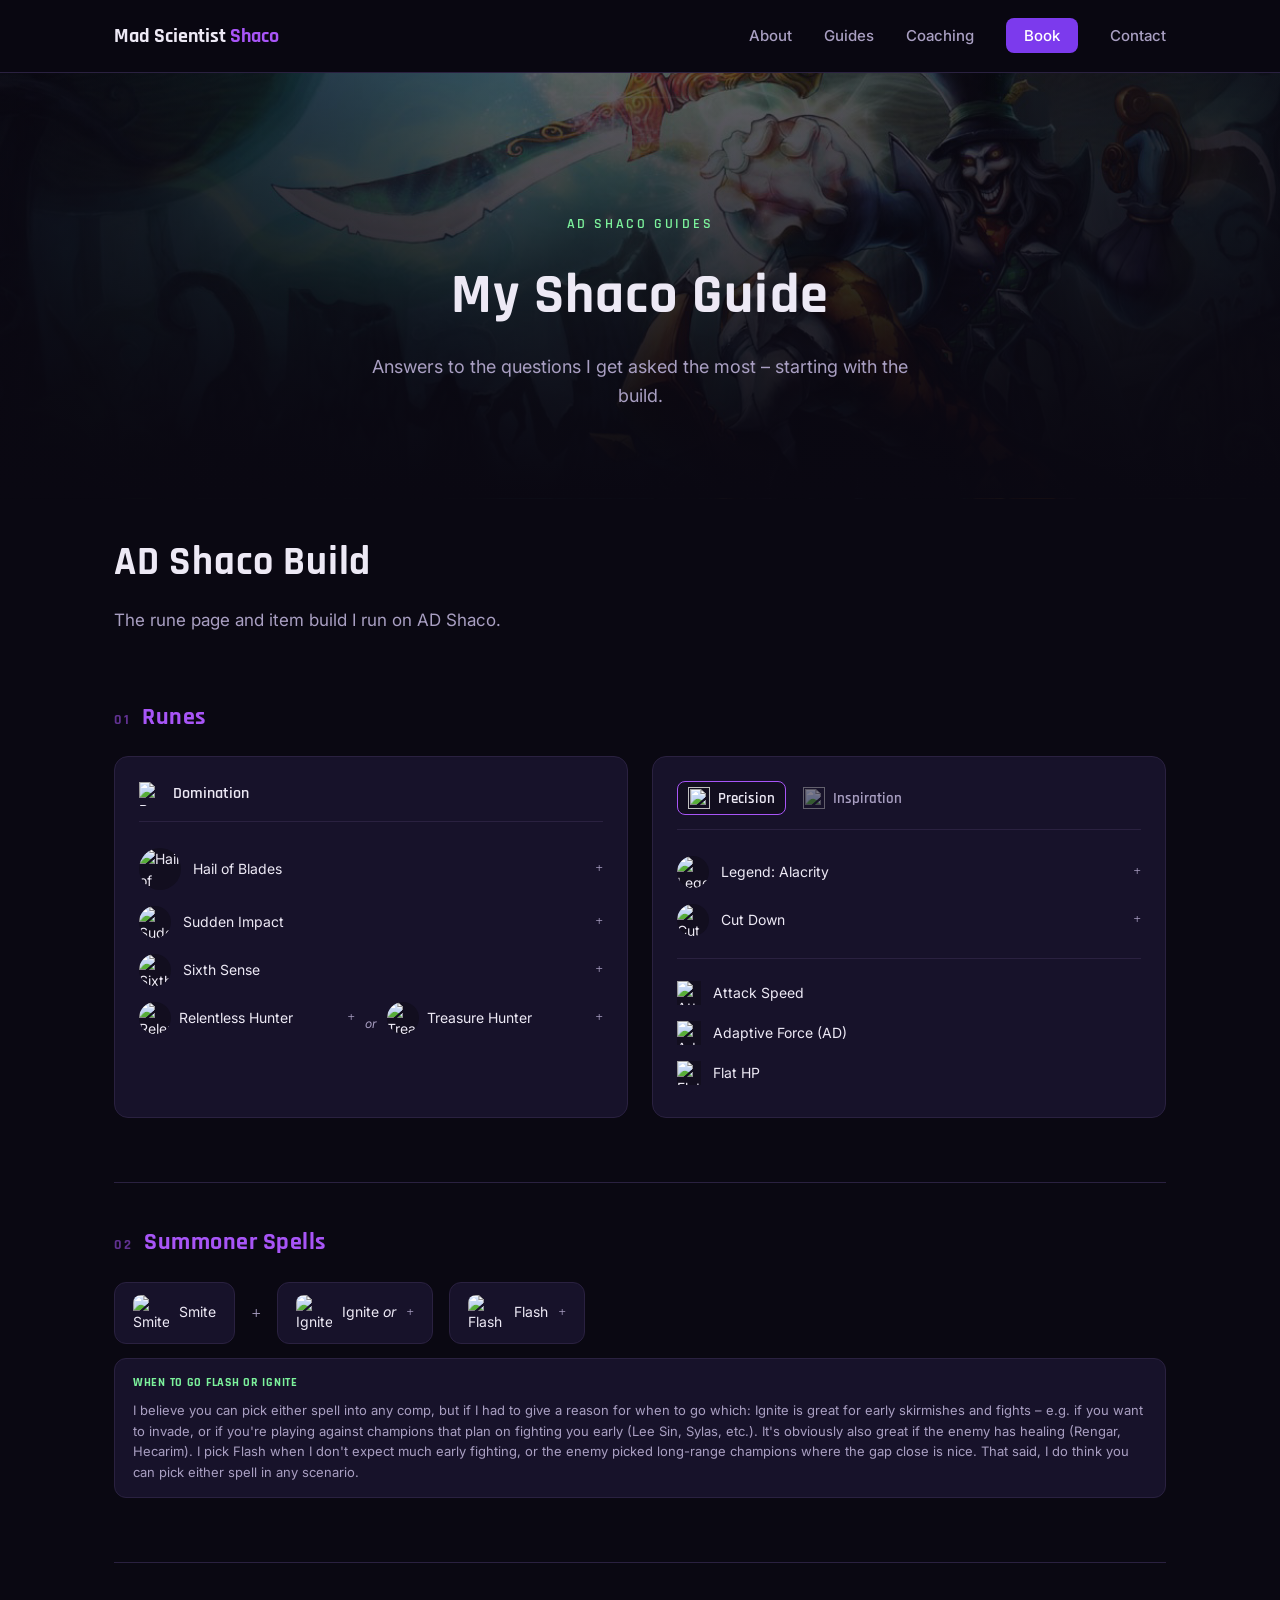
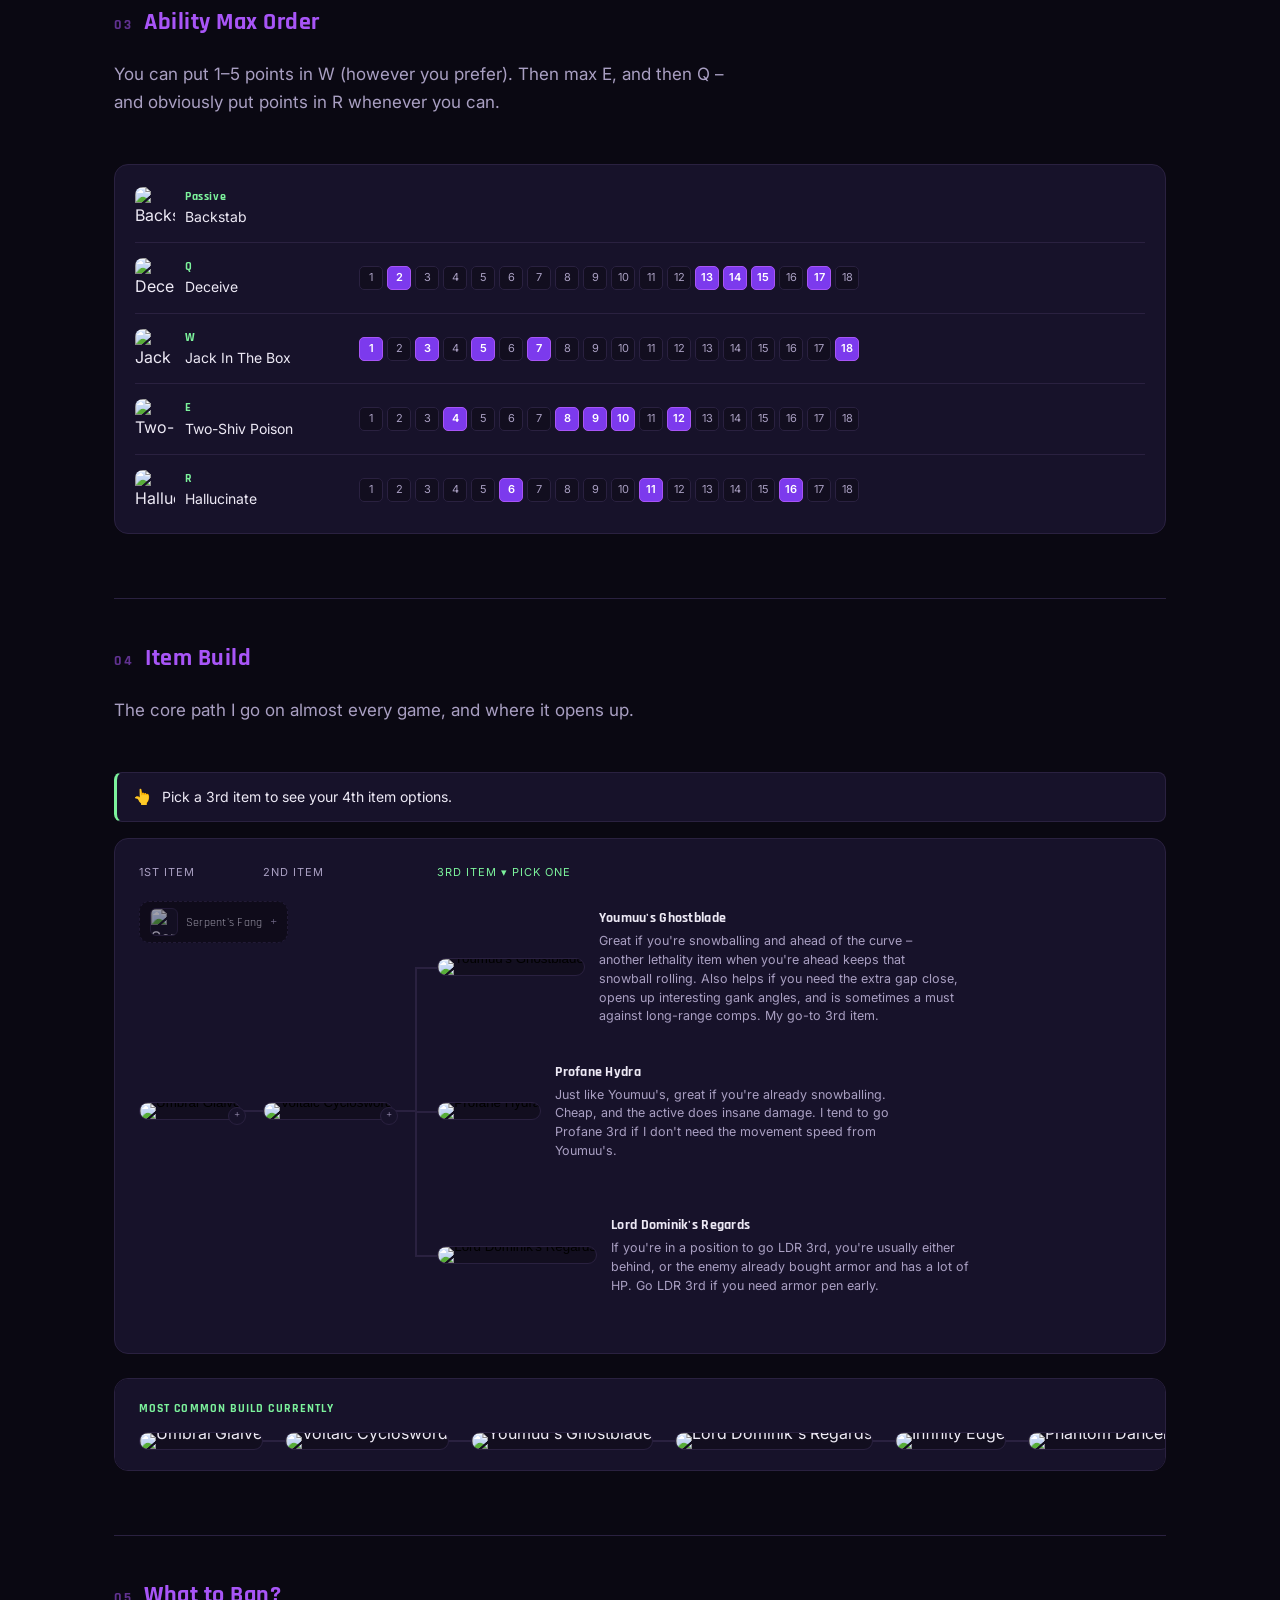
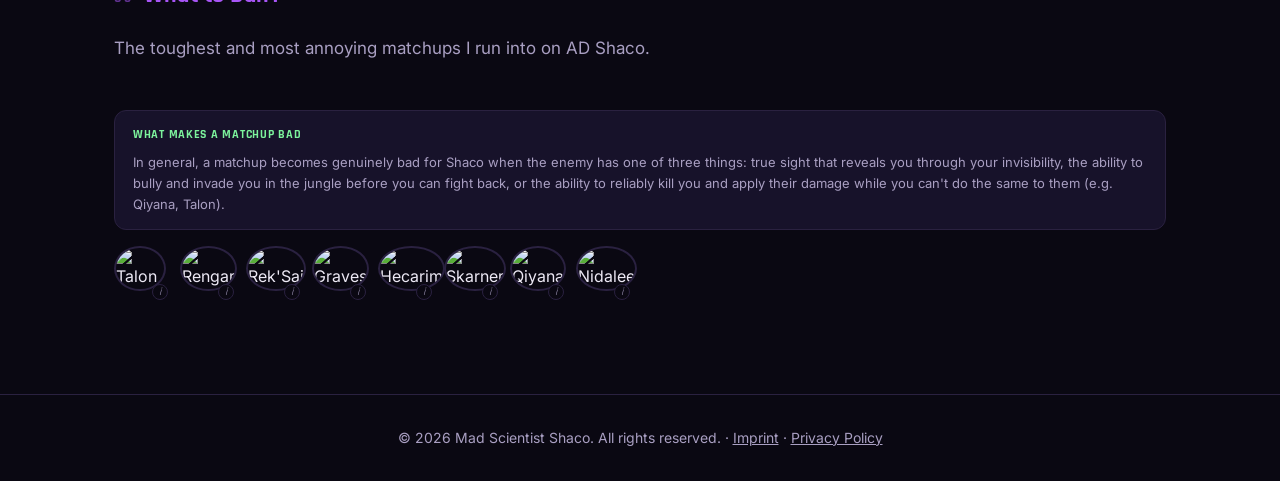
==== commit db6173d2: "Rename guides page heading from "Guides & FAQ" to "My Shaco Guide"" ====
--- a/guides/index.html
+++ b/guides/index.html
@@ -33,7 +33,7 @@
   <section class="guides-hero">
     <div class="container">
       <p class="eyebrow">AD SHACO GUIDES</p>
-      <h1>Guides &amp; FAQ</h1>
+      <h1>My Shaco Guide</h1>
       <p class="hero-subtitle">Answers to the questions I get asked the most &ndash; starting with the build.</p>
     </div>
   </section>
--- a/css/style.css
+++ b/css/style.css
@@ -276,12 +276,32 @@
 
 .guide-article {
   padding: 32px 0 96px;
+  counter-reset: guide-section;
 }
 
 .guide-subheading {
-  font-size: 20px;
-  margin: 36px 0 16px;
+  counter-increment: guide-section;
+  display: flex;
+  align-items: baseline;
+  gap: 12px;
+  font-size: 24px;
+  margin: 64px 0 20px;
   color: var(--violet);
+}
+
+.guide-subheading:not(:first-of-type) {
+  padding-top: 40px;
+  border-top: 1px solid var(--border);
+}
+
+.guide-subheading::before {
+  content: "0" counter(guide-section);
+  font-family: var(--font-head);
+  font-size: 14px;
+  font-weight: 700;
+  letter-spacing: 0.12em;
+  color: var(--violet);
+  opacity: 0.55;
 }
 
 .rune-page {
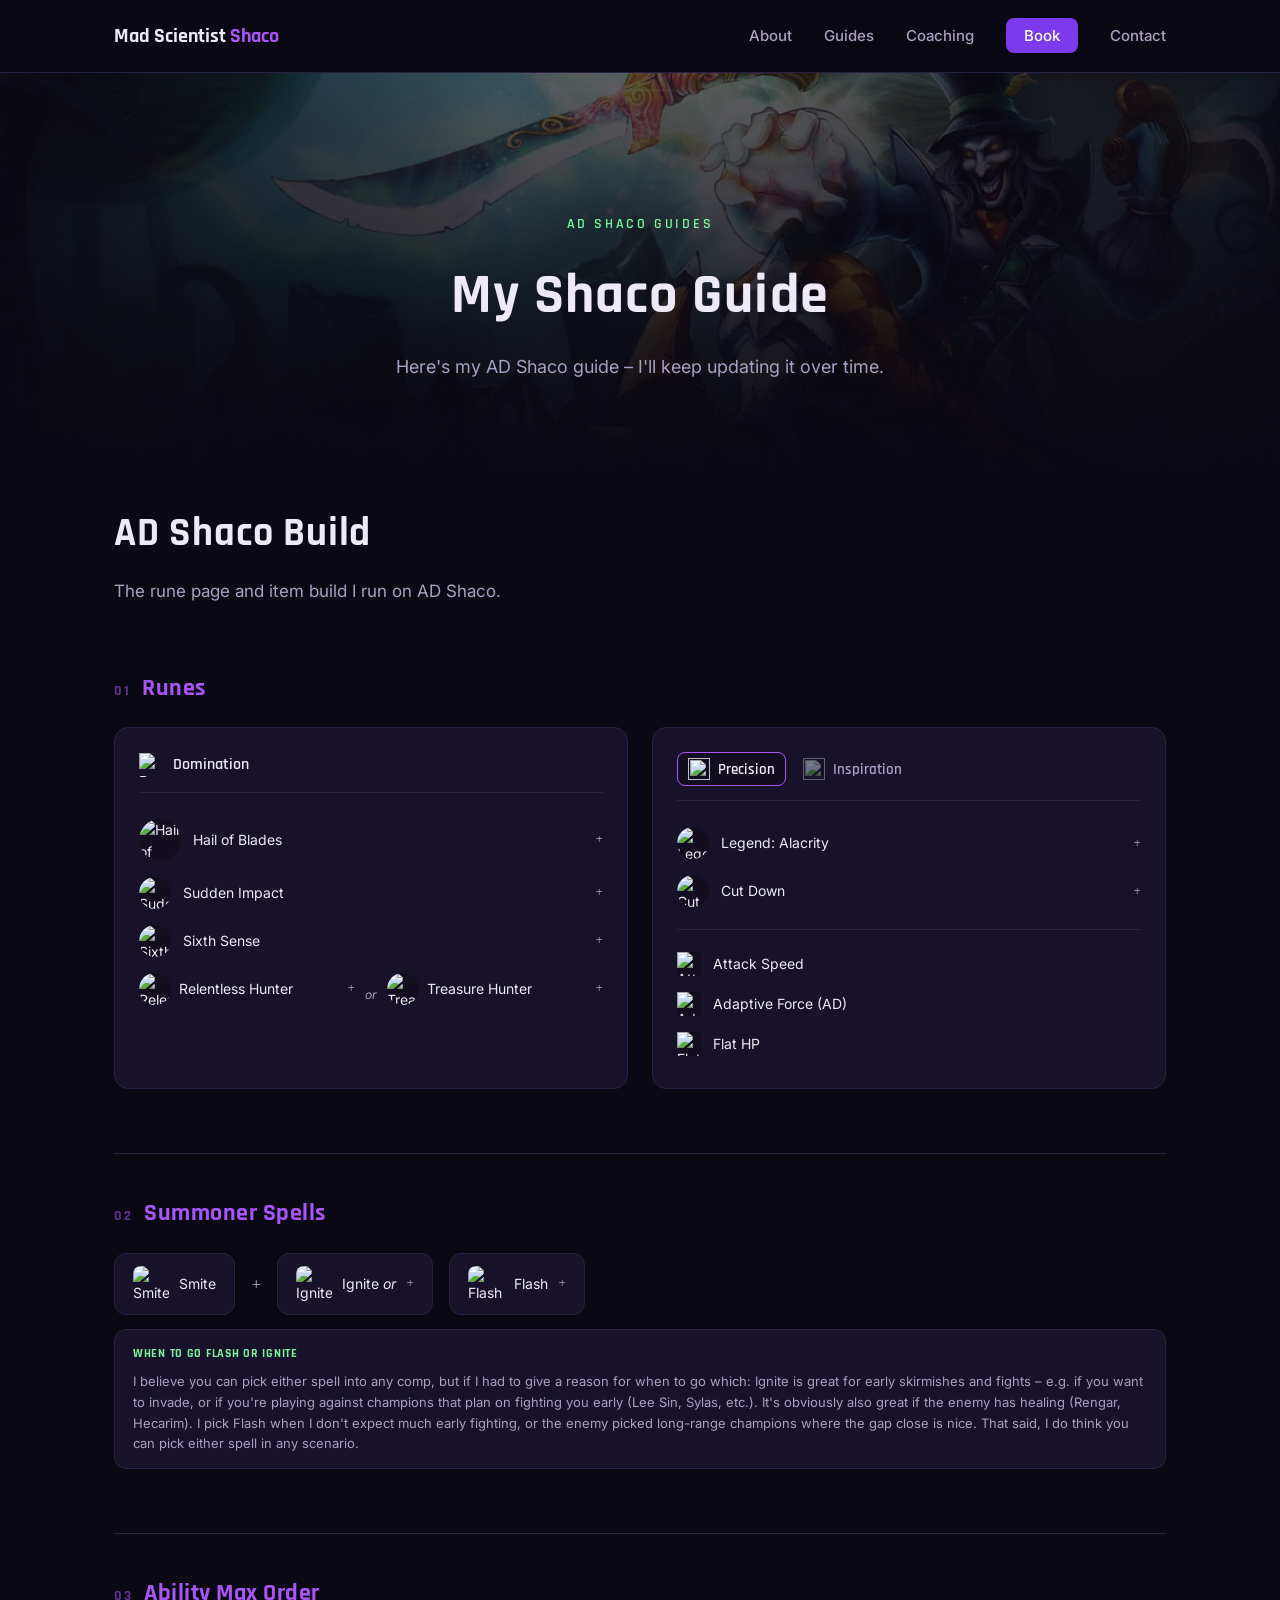
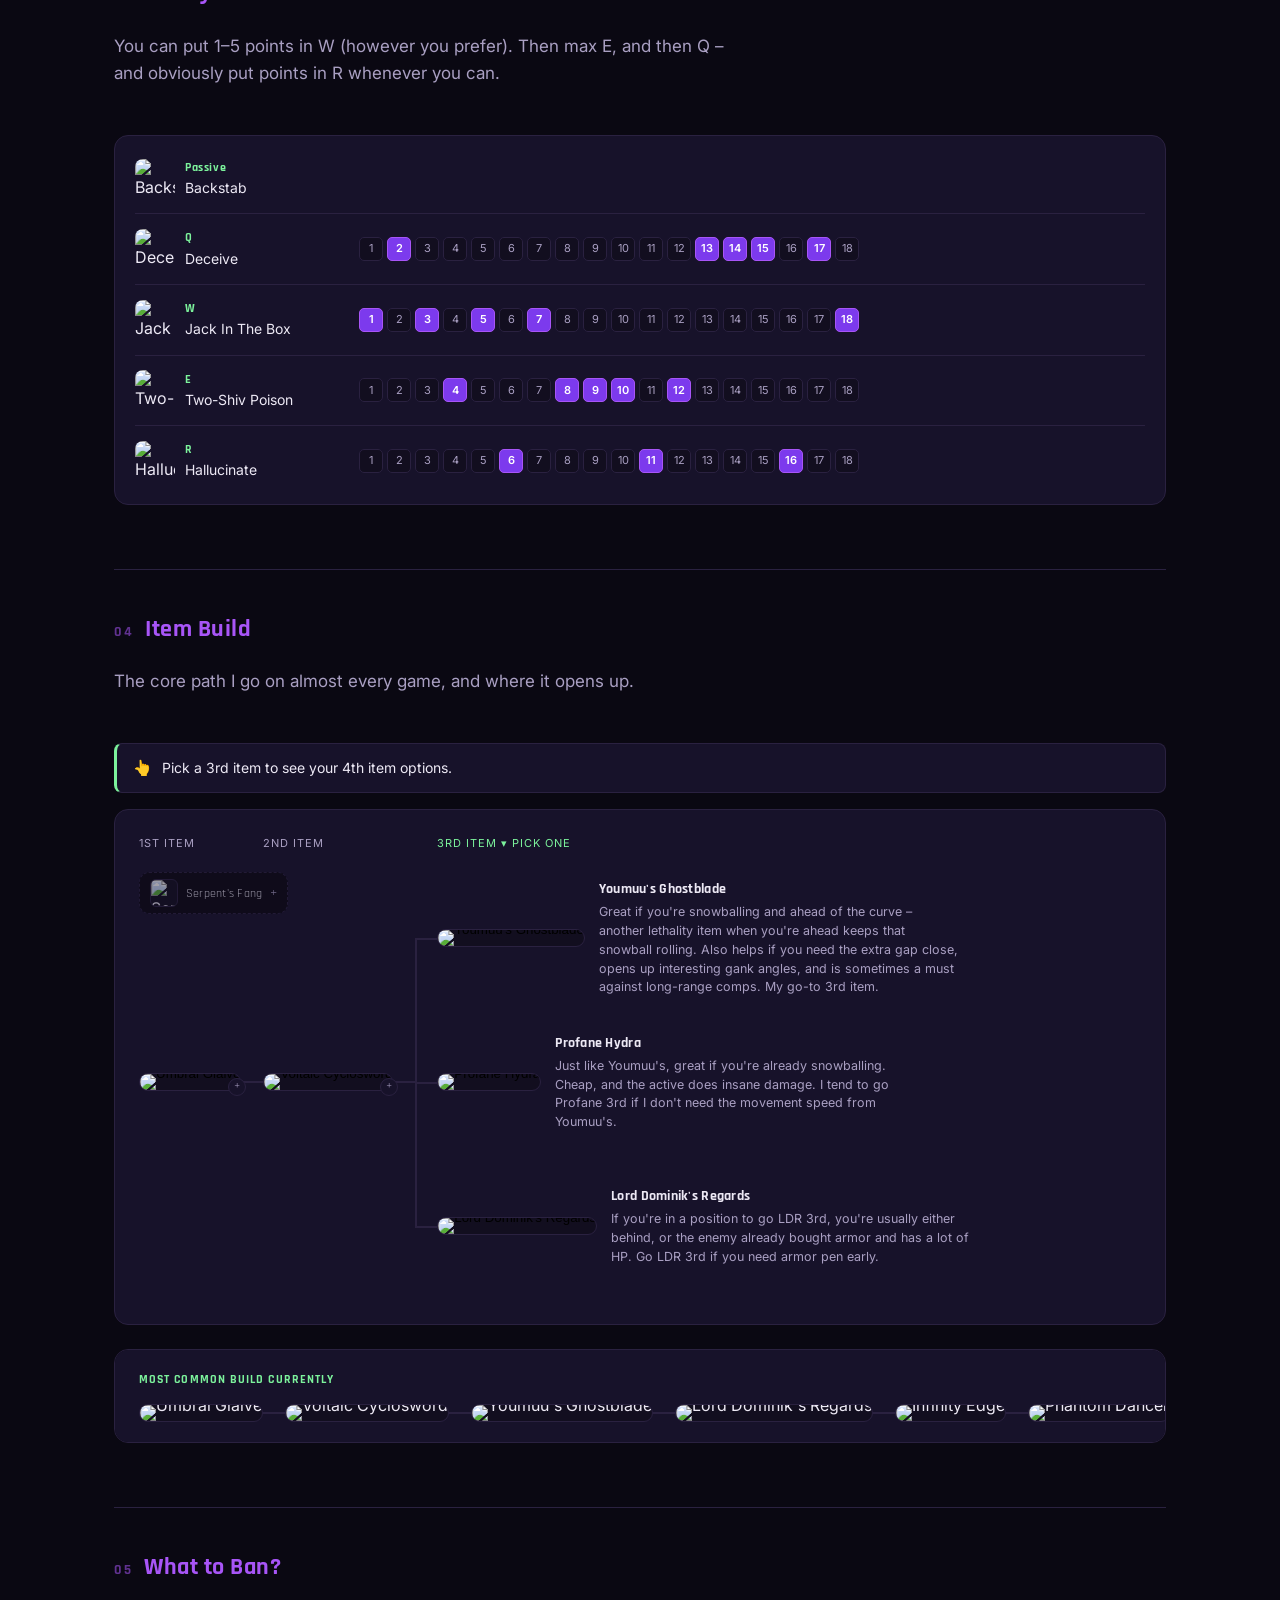
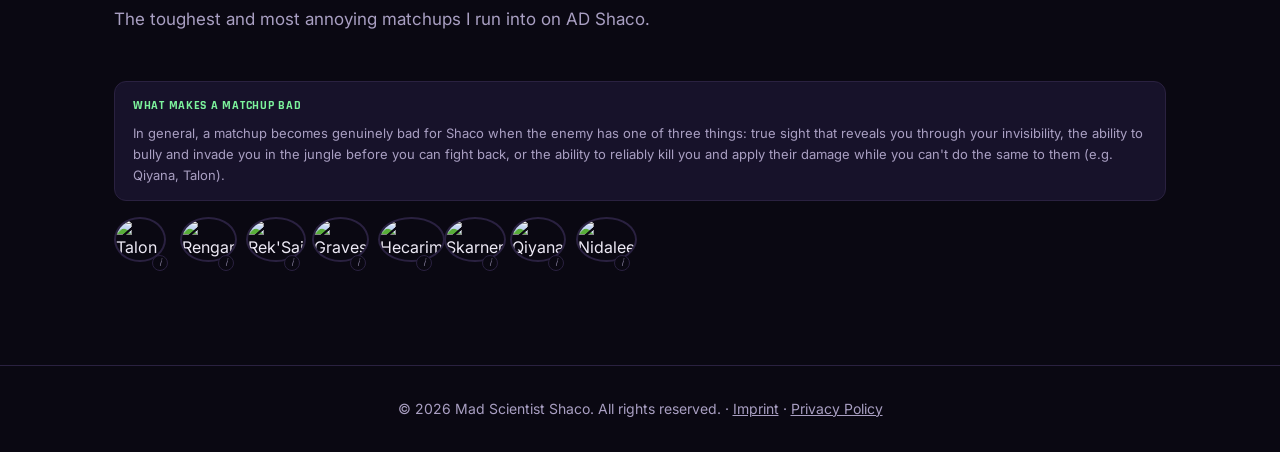
==== commit f0551df0: "Update guides page subtitle to match the new heading" ====
--- a/guides/index.html
+++ b/guides/index.html
@@ -34,7 +34,7 @@
     <div class="container">
       <p class="eyebrow">AD SHACO GUIDES</p>
       <h1>My Shaco Guide</h1>
-      <p class="hero-subtitle">Answers to the questions I get asked the most &ndash; starting with the build.</p>
+      <p class="hero-subtitle">Here's my AD Shaco guide &ndash; I'll keep updating it over time.</p>
     </div>
   </section>
 
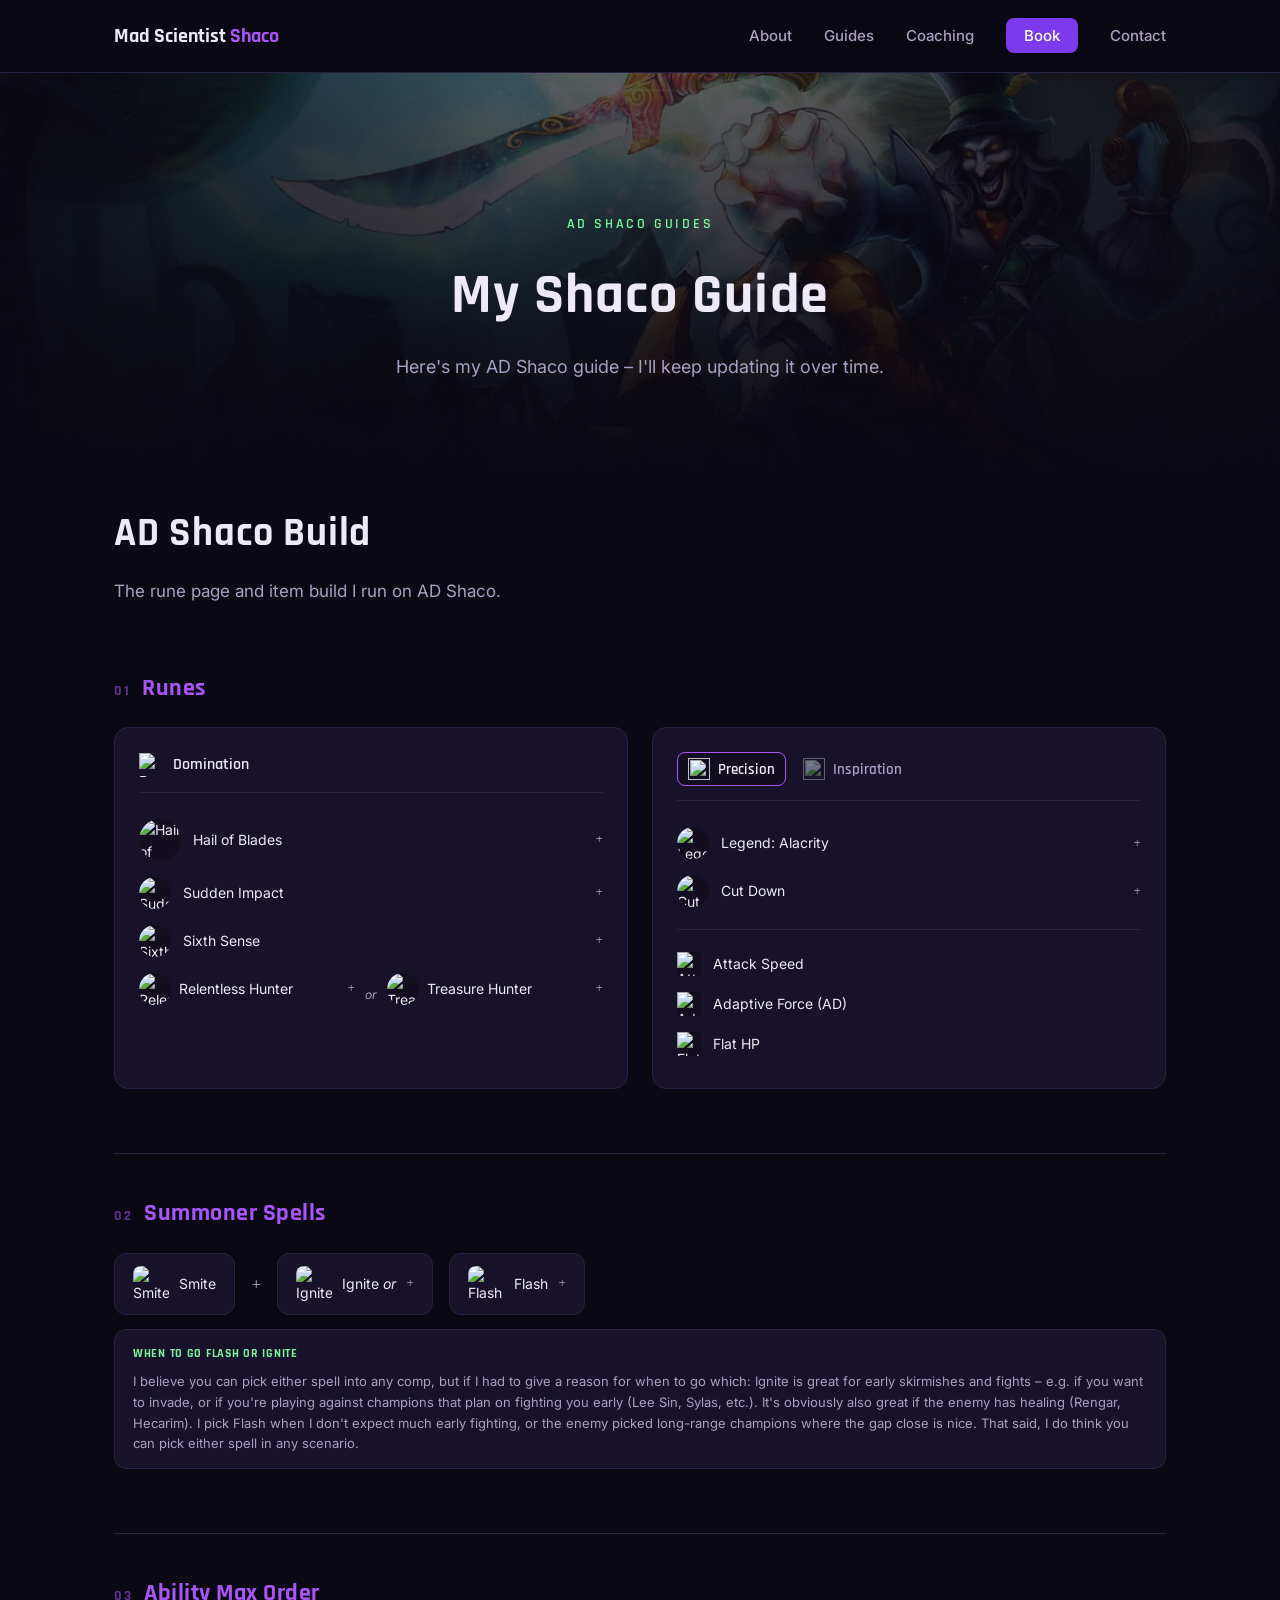
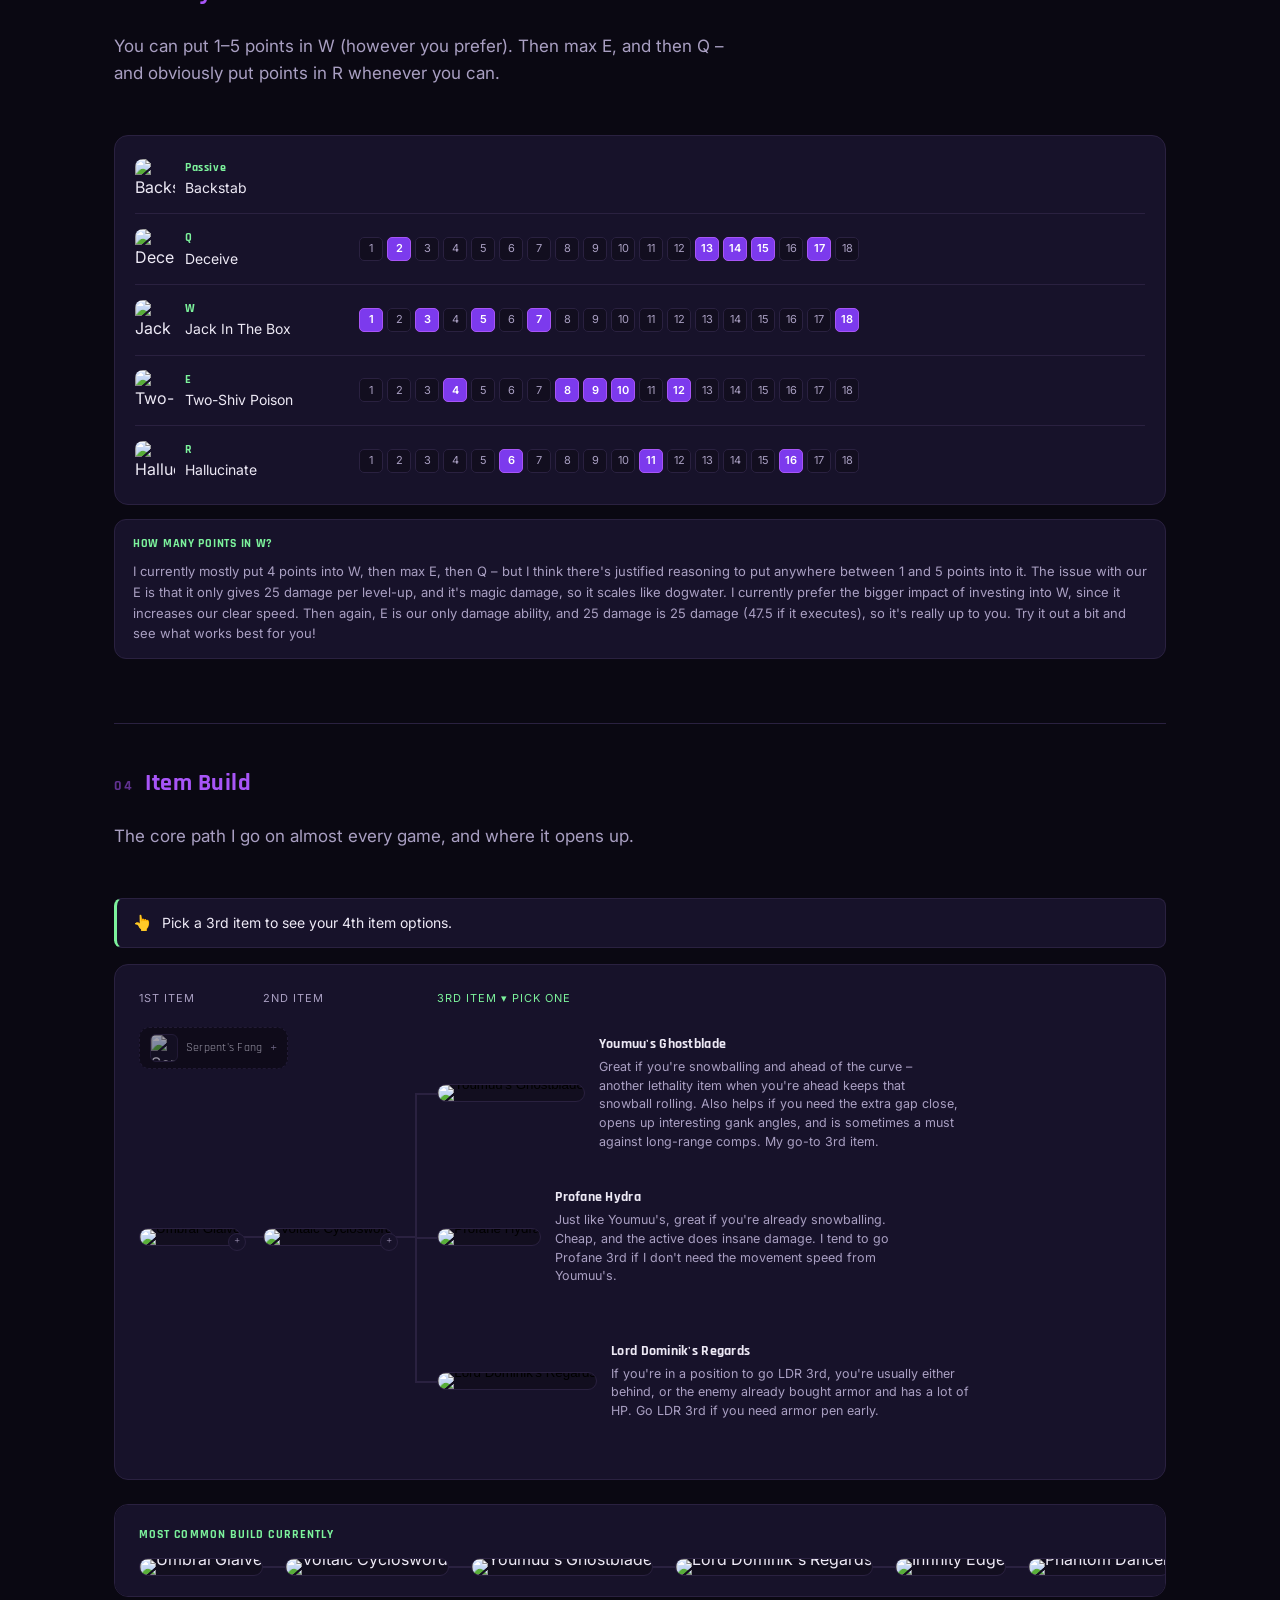
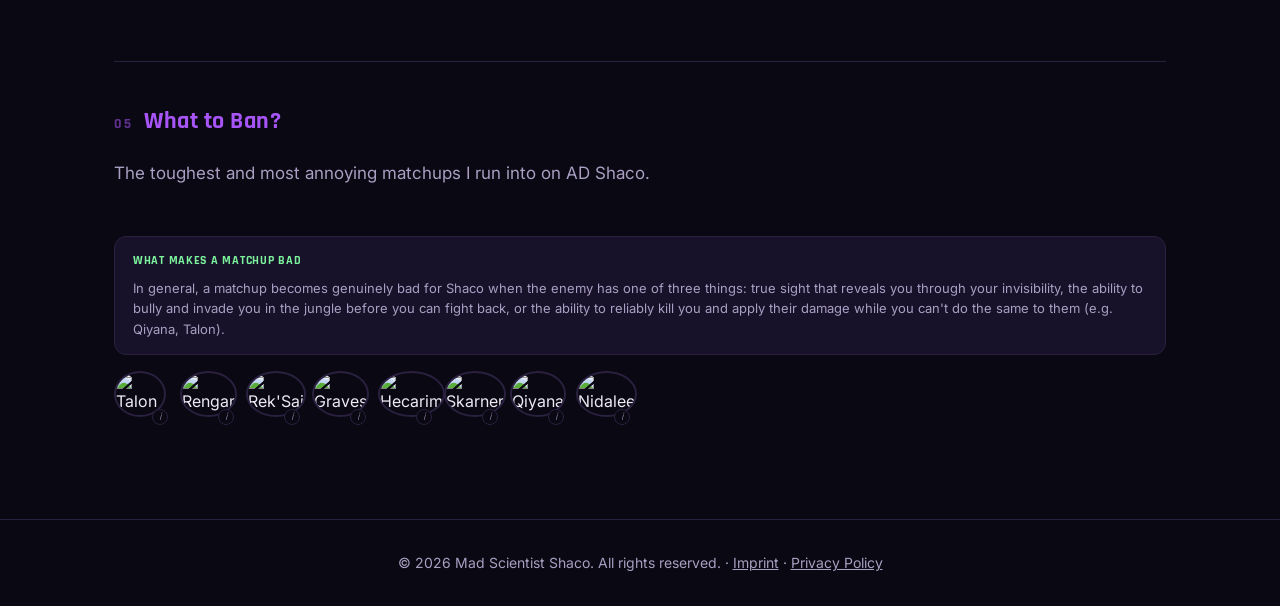
==== commit da736585: "Add note on W point allocation to Ability Max Order Explains why anywhere from 1-5 points in W early" ====
--- a/guides/index.html
+++ b/guides/index.html
@@ -292,6 +292,19 @@
         </div>
       </div>
 
+      <div class="spell-note">
+        <strong class="spell-note-title">How Many Points in W?</strong>
+        <p>
+          I currently mostly put 4 points into W, then max E, then Q &ndash; but I think
+          there's justified reasoning to put anywhere between 1 and 5 points into it. The
+          issue with our E is that it only gives 25 damage per level-up, and it's magic
+          damage, so it scales like dogwater. I currently prefer the bigger impact of
+          investing into W, since it increases our clear speed. Then again, E is our only
+          damage ability, and 25 damage is 25 damage (47.5 if it executes), so it's really
+          up to you. Try it out a bit and see what works best for you!
+        </p>
+      </div>
+
       <h3 class="guide-subheading">Item Build</h3>
       <p class="section-lead">The core path I go on almost every game, and where it opens up.</p>
 
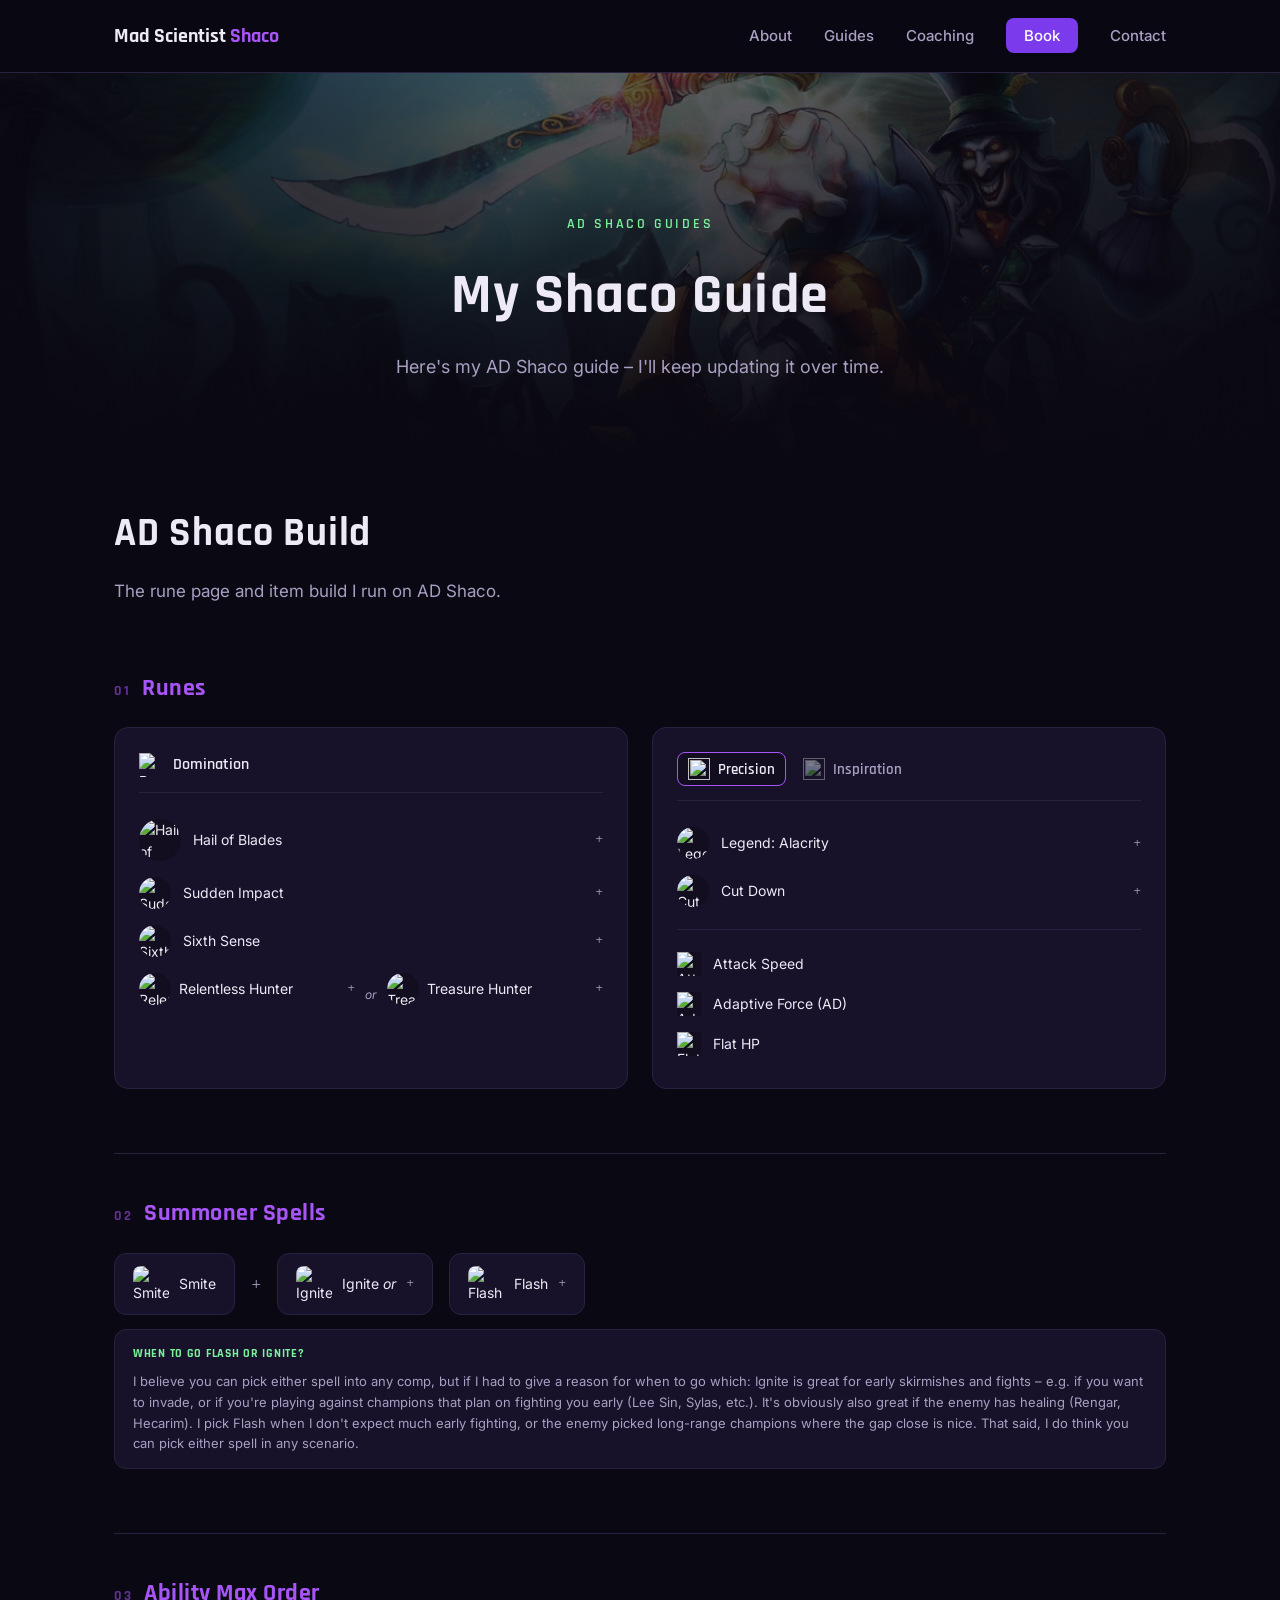
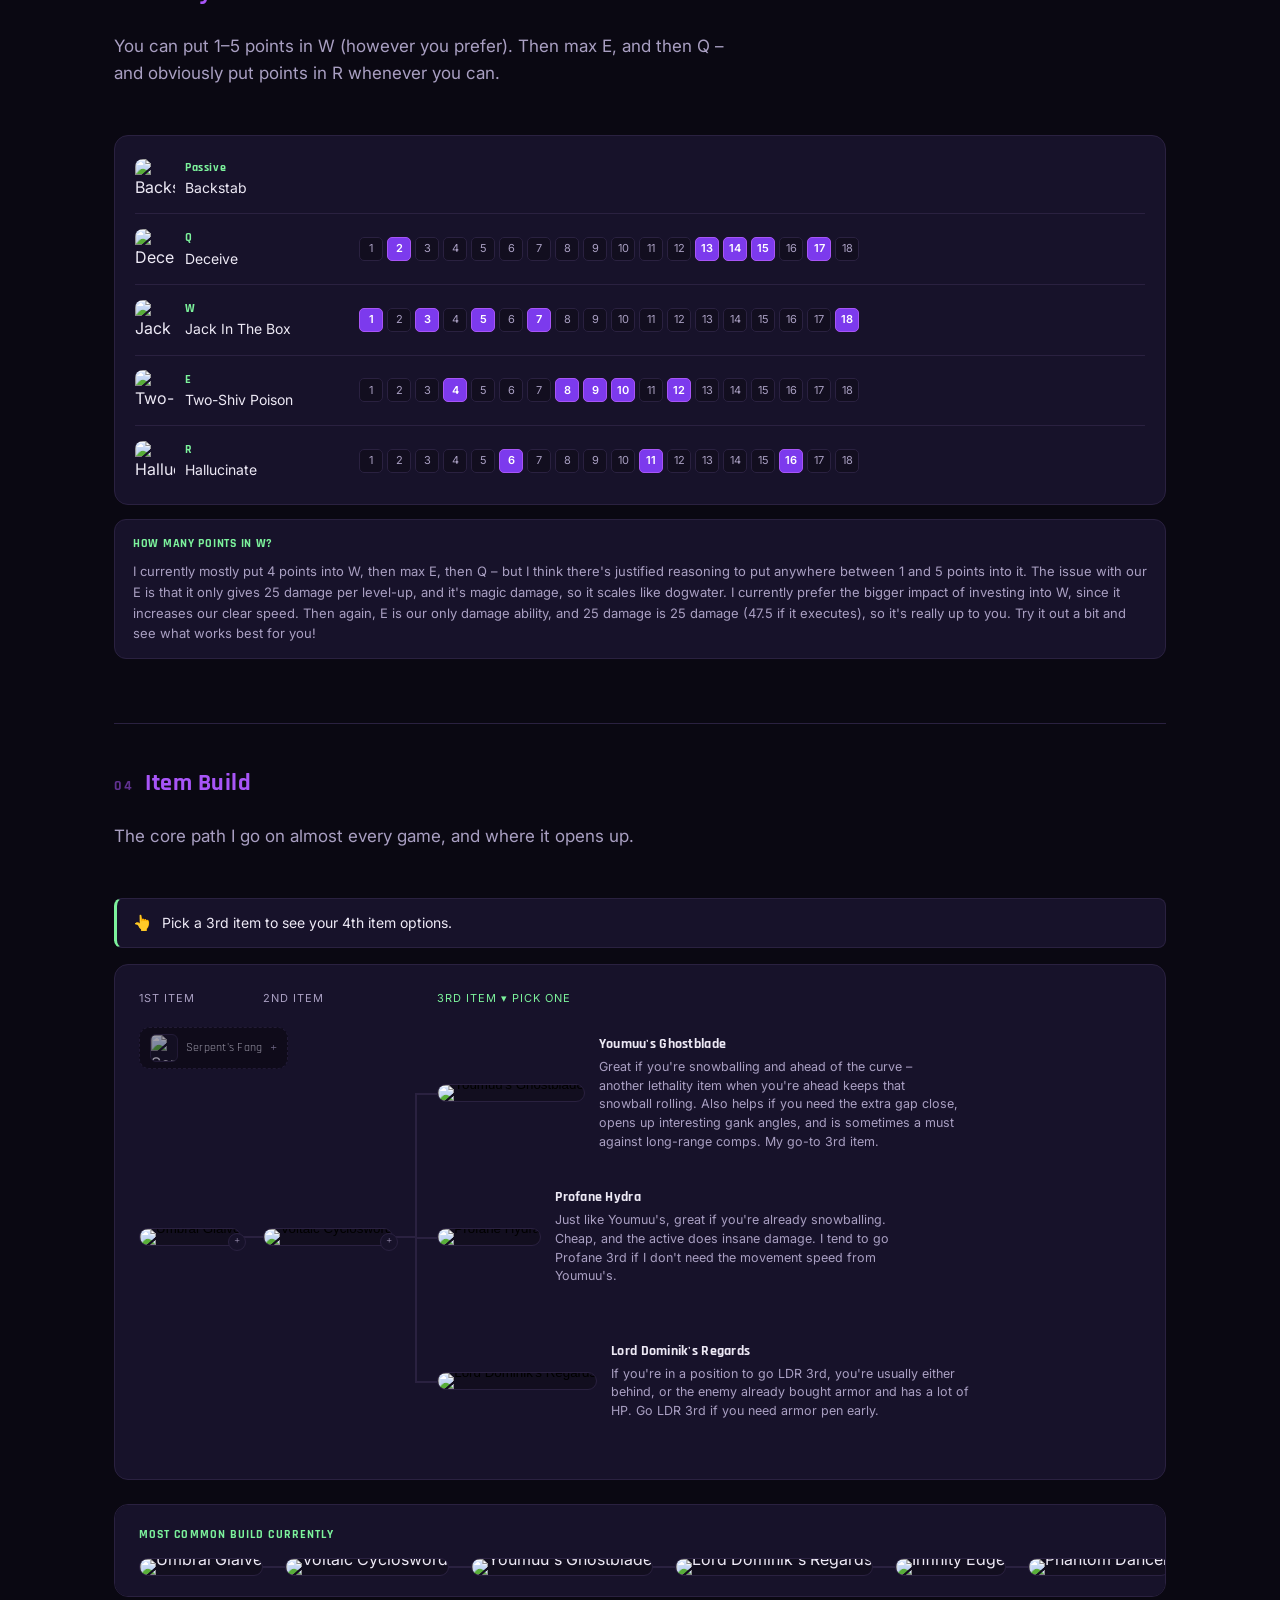
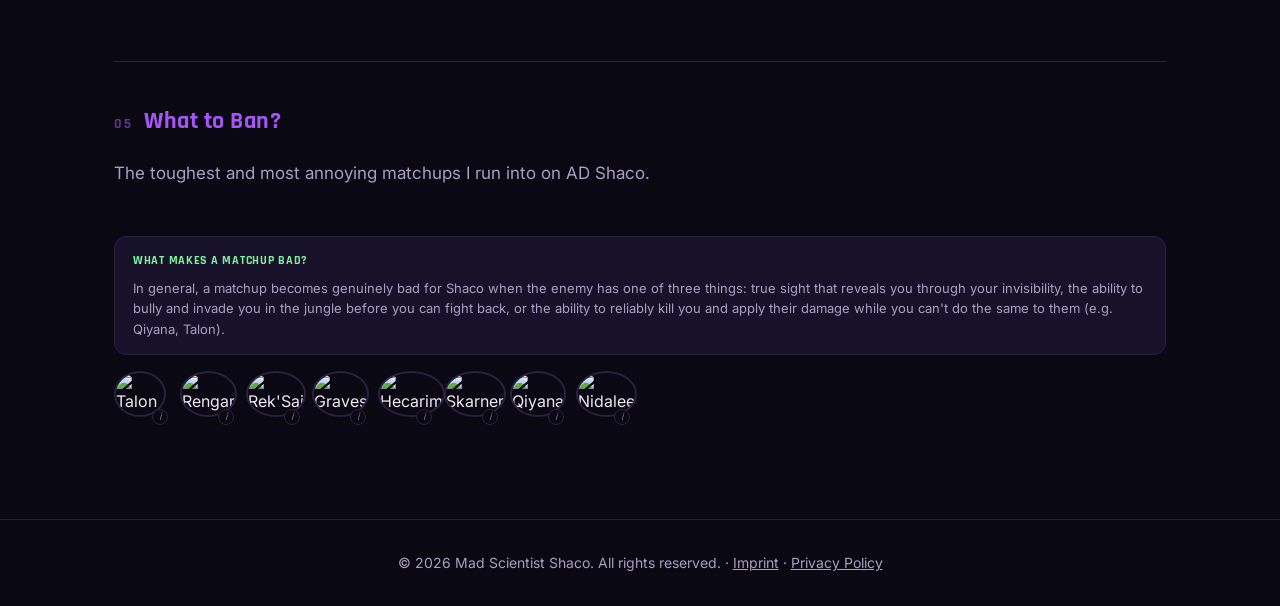
==== commit b3dd166a: "Add question mark to note box titles for consistency" ====
--- a/guides/index.html
+++ b/guides/index.html
@@ -219,7 +219,7 @@
       </div>
 
       <div class="spell-note">
-        <strong class="spell-note-title">When to Go Flash or Ignite</strong>
+        <strong class="spell-note-title">When to Go Flash or Ignite?</strong>
         <p>
           I believe you can pick either spell into any comp, but if I had to give a reason
           for when to go which: Ignite is great for early skirmishes and fights &ndash; e.g.
@@ -428,7 +428,7 @@
       <p class="section-lead">The toughest and most annoying matchups I run into on AD Shaco.</p>
 
       <div class="spell-note">
-        <strong class="spell-note-title">What Makes a Matchup Bad</strong>
+        <strong class="spell-note-title">What Makes a Matchup Bad?</strong>
         <p>
           In general, a matchup becomes genuinely bad for Shaco when the enemy has one of
           three things: true sight that reveals you through your invisibility, the ability
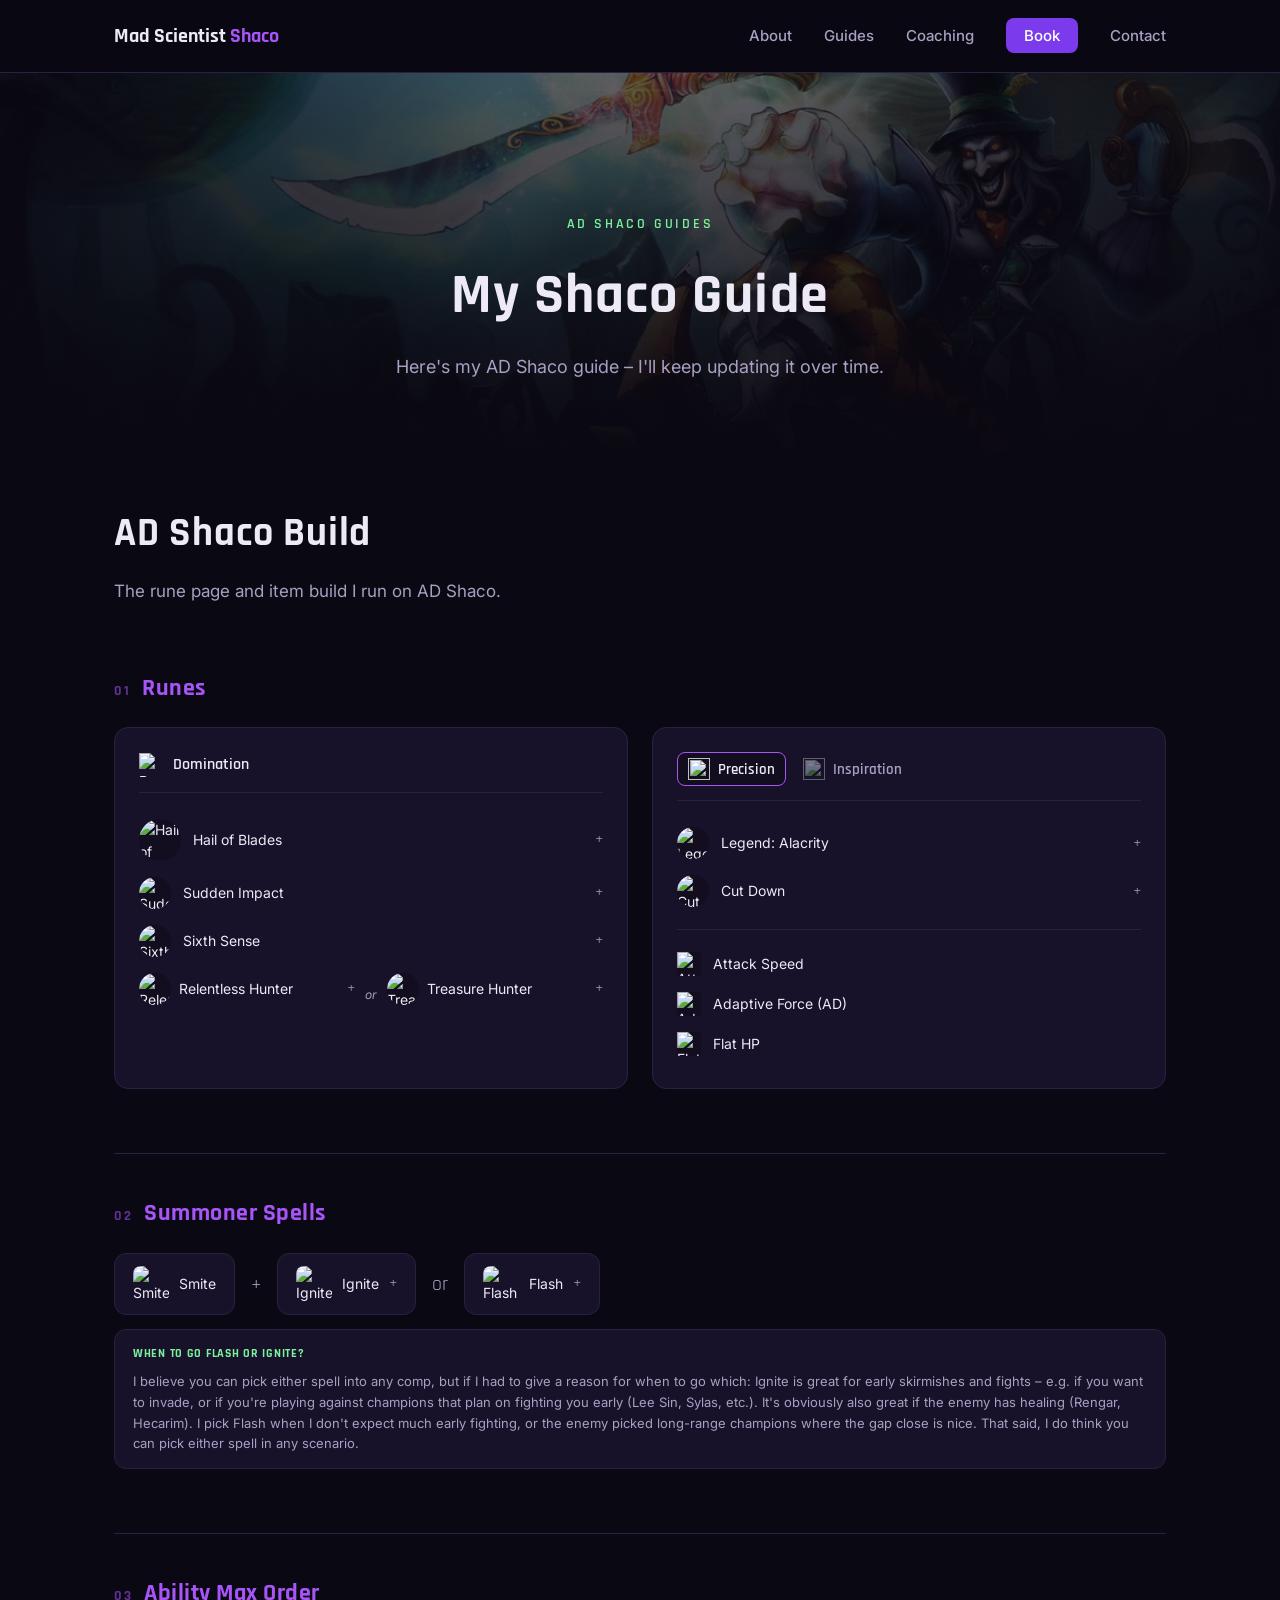
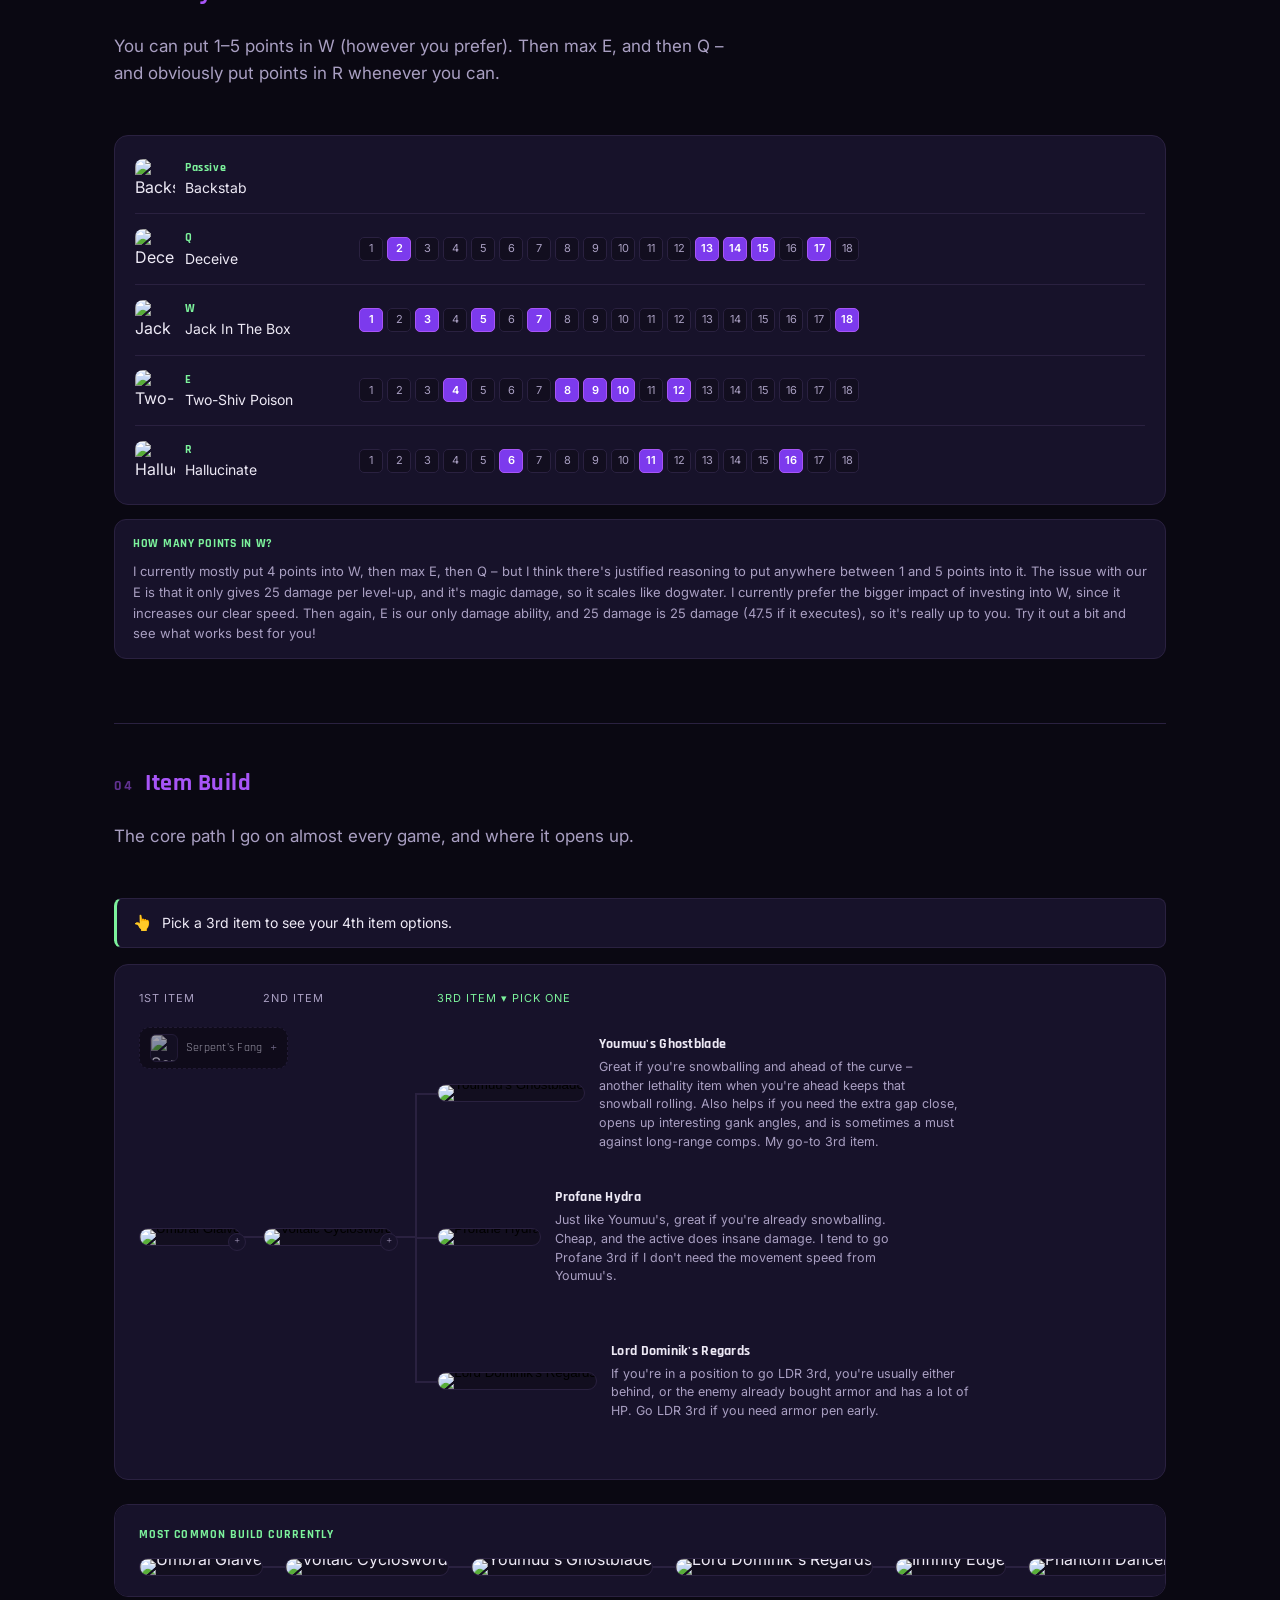
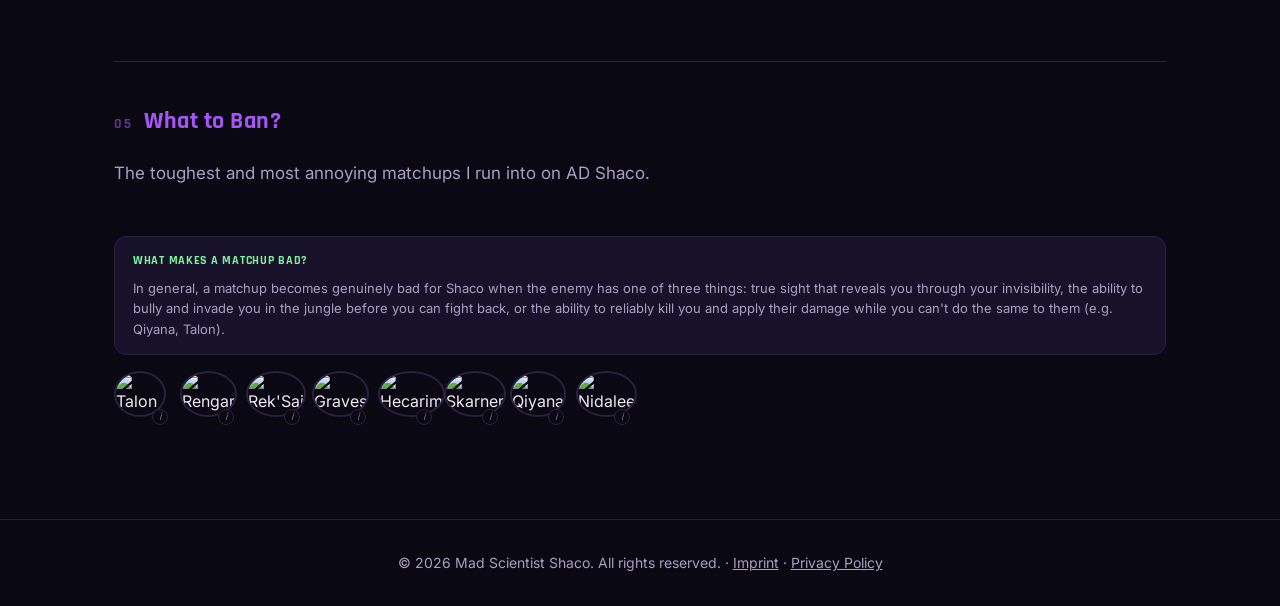
==== commit 737b593a: "Move "or" out of the Ignite box in Summoner Spells Matches the styling of the "+" separator between " ====
--- a/guides/index.html
+++ b/guides/index.html
@@ -191,9 +191,10 @@
         <span class="spell-plus">+</span>
         <div class="spell-item spell-expandable" tabindex="0" role="button" aria-expanded="false" data-detail-target="igniteDetail">
           <img src="https://ddragon.leagueoflegends.com/cdn/16.14.1/img/spell/SummonerDot.png" alt="Ignite">
-          <span>Ignite <em>or</em></span>
+          <span>Ignite</span>
           <span class="spell-toggle-icon">+</span>
         </div>
+        <span class="spell-plus">or</span>
         <div class="spell-item spell-expandable" tabindex="0" role="button" aria-expanded="false" data-detail-target="flashDetail">
           <img src="https://ddragon.leagueoflegends.com/cdn/16.14.1/img/spell/SummonerFlash.png" alt="Flash">
           <span>Flash</span>
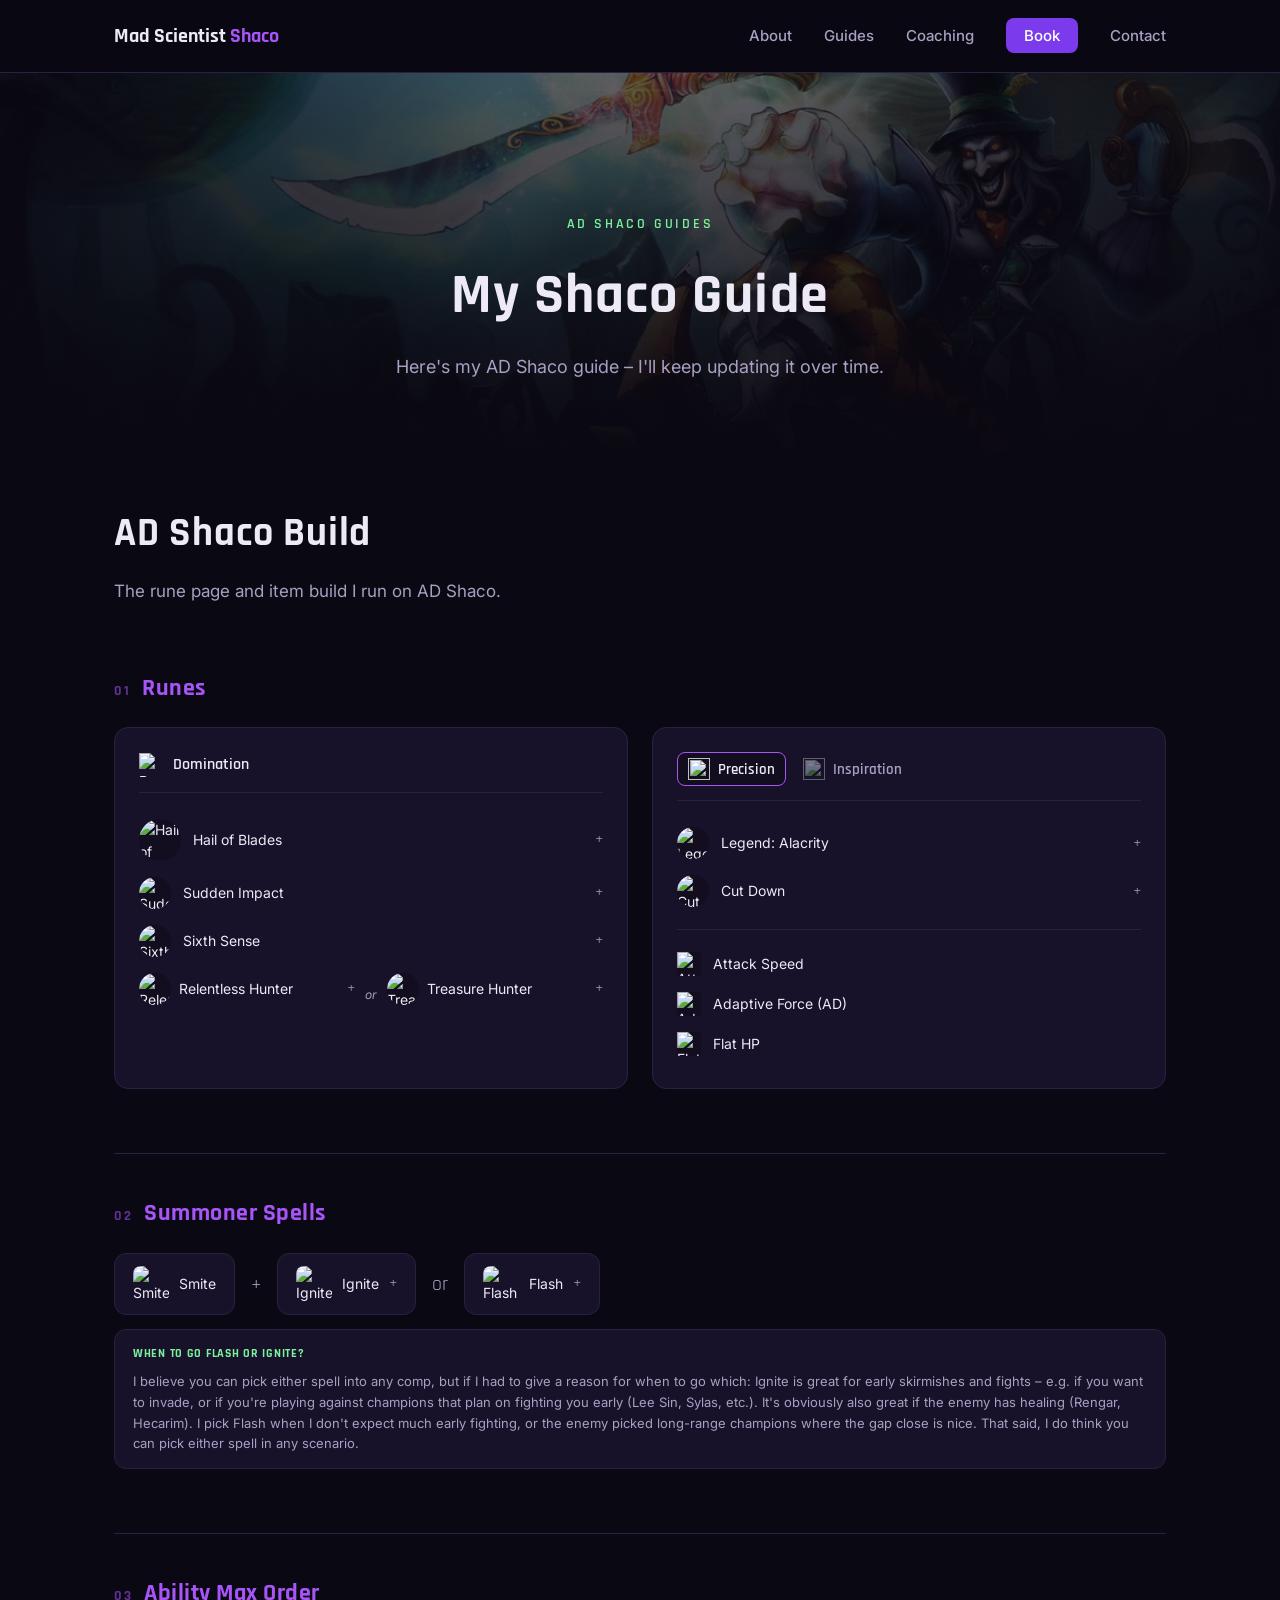
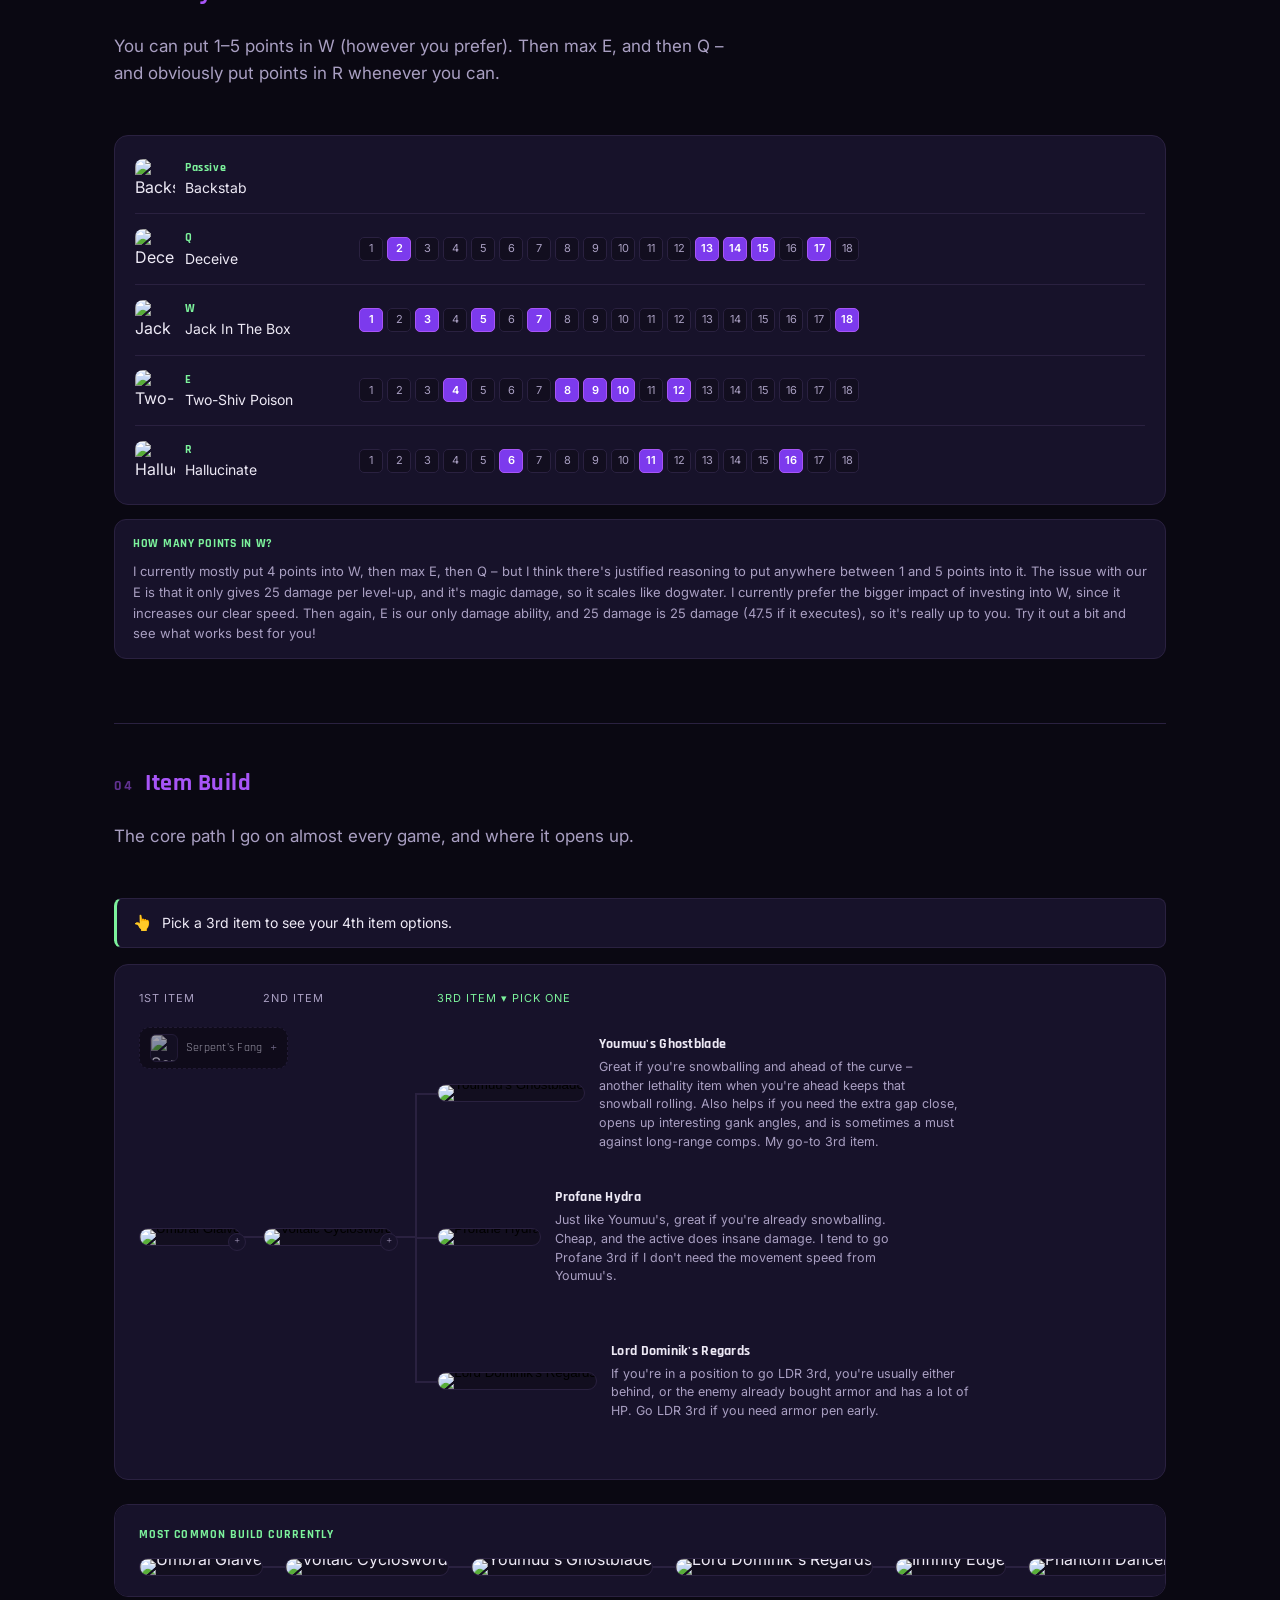
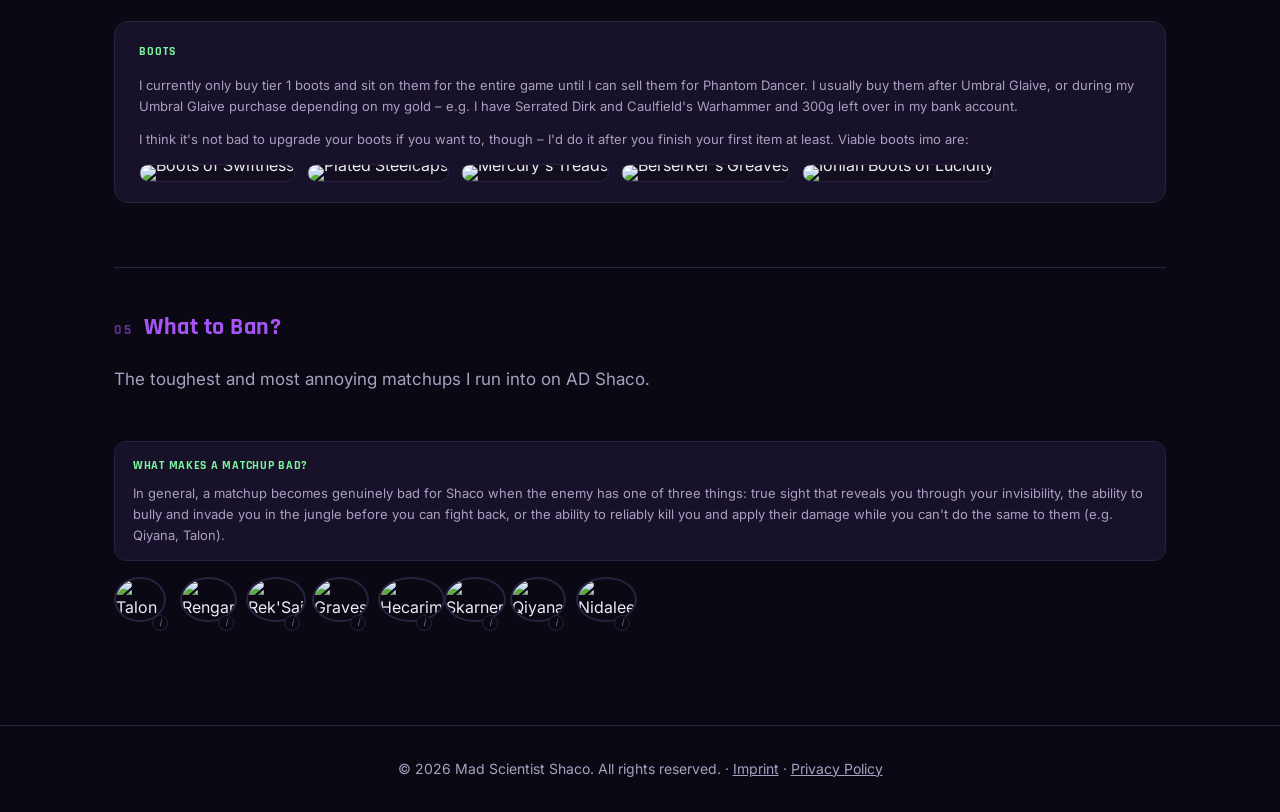
==== commit b8f5d7bc: "Add Boots section to Item Build guide Explains the tier-1-boots-all-game approach, when to buy them," ====
--- a/guides/index.html
+++ b/guides/index.html
@@ -425,6 +425,37 @@
         </div>
       </div>
 
+      <div class="build-common">
+        <h4 class="build-common-title">Boots</h4>
+        <p class="build-boots-text">
+          I currently only buy tier 1 boots and sit on them for the entire game until I
+          can sell them for Phantom Dancer. I usually buy them after Umbral Glaive, or
+          during my Umbral Glaive purchase depending on my gold &ndash; e.g. I have
+          Serrated Dirk and Caulfield's Warhammer and 300g left over in my bank account.
+        </p>
+        <p class="build-boots-text">
+          I think it's not bad to upgrade your boots if you want to, though &ndash; I'd
+          do it after you finish your first item at least. Viable boots imo are:
+        </p>
+        <div class="build-common-row build-boots-row">
+          <div class="build-node">
+            <img src="https://ddragon.leagueoflegends.com/cdn/16.14.1/img/item/3009.png" alt="Boots of Swiftness" title="Boots of Swiftness">
+          </div>
+          <div class="build-node">
+            <img src="https://ddragon.leagueoflegends.com/cdn/16.14.1/img/item/3047.png" alt="Plated Steelcaps" title="Plated Steelcaps (Tabis)">
+          </div>
+          <div class="build-node">
+            <img src="https://ddragon.leagueoflegends.com/cdn/16.14.1/img/item/3111.png" alt="Mercury's Treads" title="Mercury's Treads">
+          </div>
+          <div class="build-node">
+            <img src="https://ddragon.leagueoflegends.com/cdn/16.14.1/img/item/3006.png" alt="Berserker's Greaves" title="Berserker's Greaves">
+          </div>
+          <div class="build-node">
+            <img src="https://ddragon.leagueoflegends.com/cdn/16.14.1/img/item/3158.png" alt="Ionian Boots of Lucidity" title="Ionian Boots of Lucidity">
+          </div>
+        </div>
+      </div>
+
       <h3 class="guide-subheading">What to Ban?</h3>
       <p class="section-lead">The toughest and most annoying matchups I run into on AD Shaco.</p>
 
--- a/css/style.css
+++ b/css/style.css
@@ -1122,6 +1122,21 @@
   width: max-content;
 }
 
+.build-boots-text {
+  font-size: 13px;
+  line-height: 1.6;
+  color: var(--text-muted);
+  margin-bottom: 12px;
+}
+
+.build-boots-text:last-of-type {
+  margin-bottom: 14px;
+}
+
+.build-boots-row {
+  gap: 12px;
+}
+
 /* Video */
 .video-embed {
   position: relative;
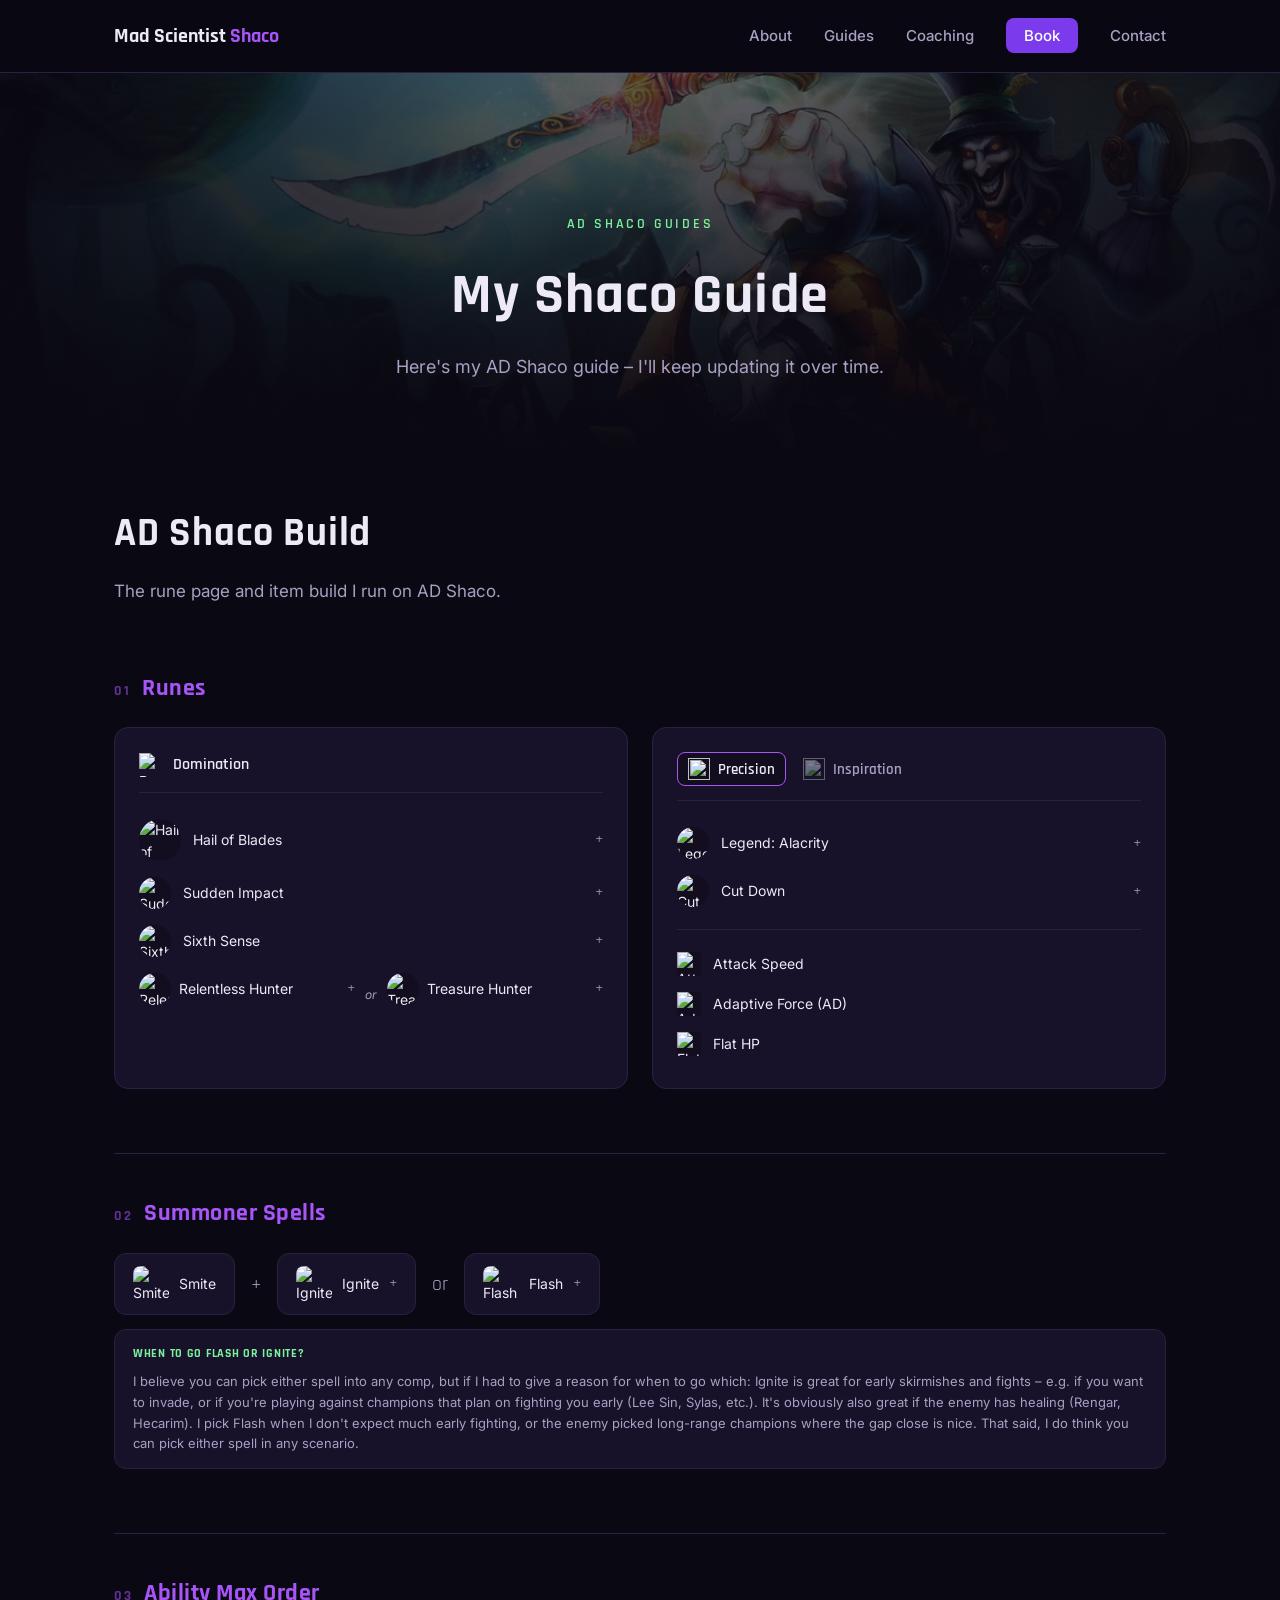
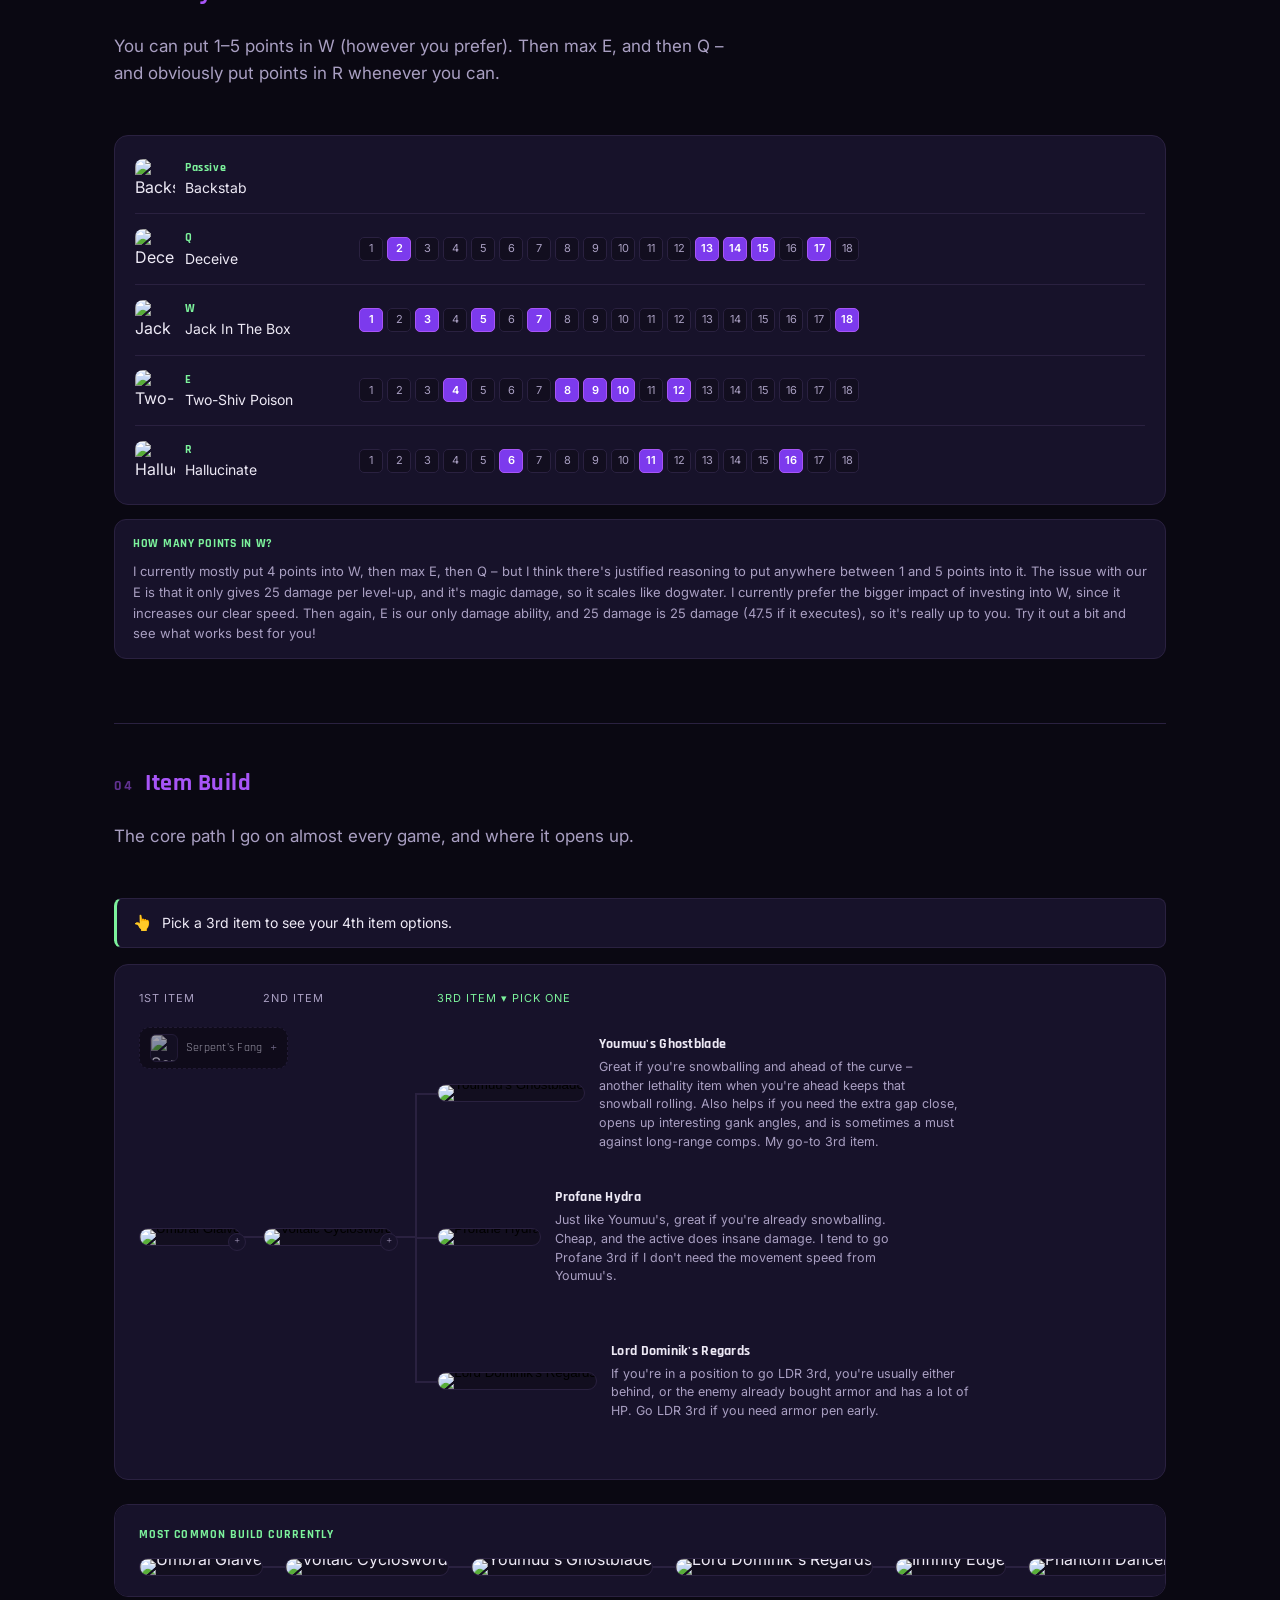
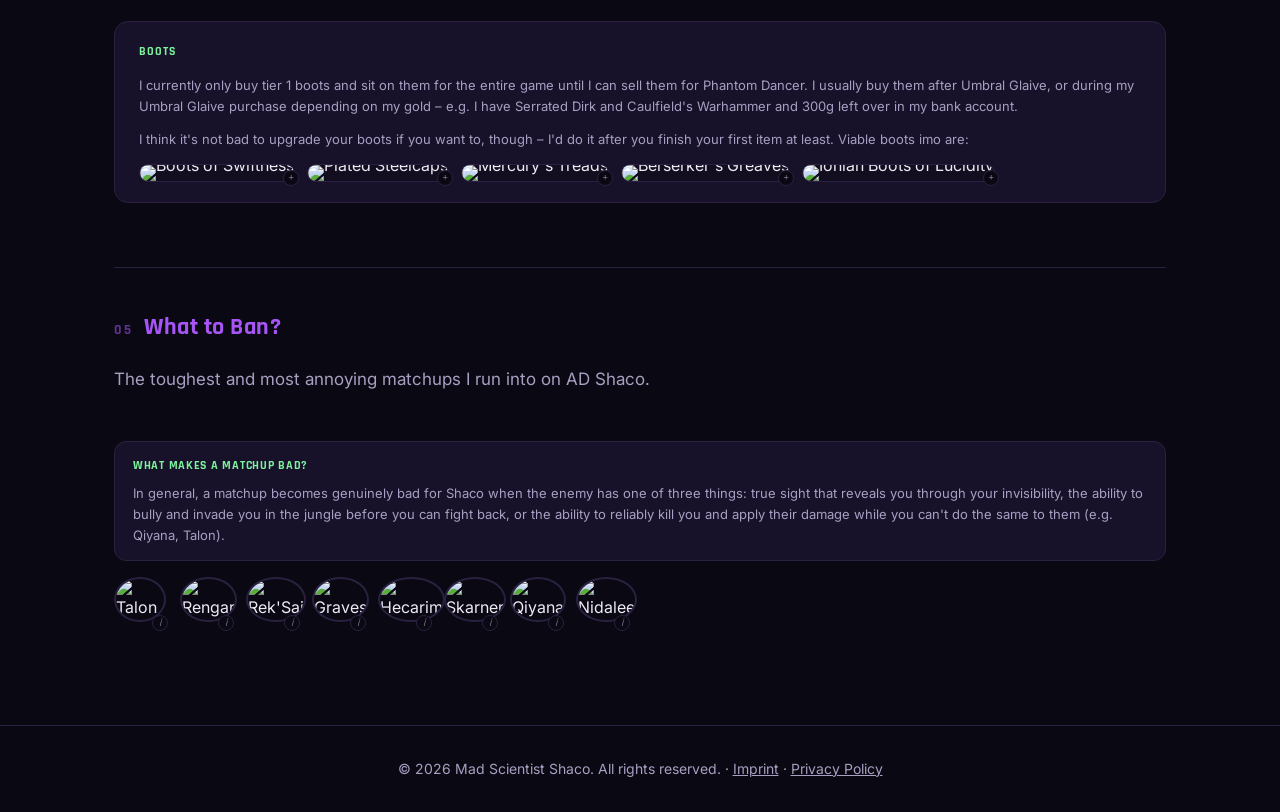
==== commit 2a38724a: "Add click-to-expand explanations for each boot option Reuses the same toggle pattern as runes/spells" ====
--- a/guides/index.html
+++ b/guides/index.html
@@ -438,21 +438,42 @@
           do it after you finish your first item at least. Viable boots imo are:
         </p>
         <div class="build-common-row build-boots-row">
-          <div class="build-node">
+          <div class="build-node build-boot-expandable" tabindex="0" role="button" aria-expanded="false" data-detail-target="swiftnessDetail">
             <img src="https://ddragon.leagueoflegends.com/cdn/16.14.1/img/item/3009.png" alt="Boots of Swiftness" title="Boots of Swiftness">
-          </div>
-          <div class="build-node">
+            <span class="build-boot-icon">+</span>
+          </div>
+          <div class="build-node build-boot-expandable" tabindex="0" role="button" aria-expanded="false" data-detail-target="tabisDetail">
             <img src="https://ddragon.leagueoflegends.com/cdn/16.14.1/img/item/3047.png" alt="Plated Steelcaps" title="Plated Steelcaps (Tabis)">
-          </div>
-          <div class="build-node">
+            <span class="build-boot-icon">+</span>
+          </div>
+          <div class="build-node build-boot-expandable" tabindex="0" role="button" aria-expanded="false" data-detail-target="mercsDetail">
             <img src="https://ddragon.leagueoflegends.com/cdn/16.14.1/img/item/3111.png" alt="Mercury's Treads" title="Mercury's Treads">
-          </div>
-          <div class="build-node">
+            <span class="build-boot-icon">+</span>
+          </div>
+          <div class="build-node build-boot-expandable" tabindex="0" role="button" aria-expanded="false" data-detail-target="berserksDetail">
             <img src="https://ddragon.leagueoflegends.com/cdn/16.14.1/img/item/3006.png" alt="Berserker's Greaves" title="Berserker's Greaves">
-          </div>
-          <div class="build-node">
+            <span class="build-boot-icon">+</span>
+          </div>
+          <div class="build-node build-boot-expandable" tabindex="0" role="button" aria-expanded="false" data-detail-target="ionianDetail">
             <img src="https://ddragon.leagueoflegends.com/cdn/16.14.1/img/item/3158.png" alt="Ionian Boots of Lucidity" title="Ionian Boots of Lucidity">
-          </div>
+            <span class="build-boot-icon">+</span>
+          </div>
+        </div>
+
+        <div class="spell-detail" id="swiftnessDetail">
+          <p><strong>Boots of Swiftness</strong> More movement speed for better gap-closing, and they're cheap. The slow resist also makes you more slippery.</p>
+        </div>
+        <div class="spell-detail" id="tabisDetail">
+          <p><strong>Plated Steelcaps (Tabis)</strong> Great if you're up against threats like Rengar that can easily kill you. I'd really only buy these if I'm ahead, though.</p>
+        </div>
+        <div class="spell-detail" id="mercsDetail">
+          <p><strong>Mercury's Treads</strong> Same idea as Tabis &ndash; good into heavy AP/CC comps. I'd buy these if I'm ahead.</p>
+        </div>
+        <div class="spell-detail" id="berserksDetail">
+          <p><strong>Berserker's Greaves</strong> Unfortunately I think these are a little bit overpriced, but the attack speed feels so good on Shaco.</p>
+        </div>
+        <div class="spell-detail" id="ionianDetail">
+          <p><strong>Ionian Boots of Lucidity</strong> Really cheap, and the ability haste is decent too. My least-bought boots, but they should be fine.</p>
         </div>
       </div>
 
--- a/css/style.css
+++ b/css/style.css
@@ -1137,6 +1137,39 @@
   gap: 12px;
 }
 
+.build-boot-expandable {
+  position: relative;
+  cursor: pointer;
+}
+
+.build-boot-icon {
+  position: absolute;
+  bottom: -4px;
+  right: -4px;
+  width: 16px;
+  height: 16px;
+  border-radius: 50%;
+  background: var(--bg);
+  border: 1px solid var(--border);
+  color: var(--text-muted);
+  font-family: var(--font-head);
+  font-size: 12px;
+  line-height: 14px;
+  text-align: center;
+  transition: color 0.15s, border-color 0.15s, transform 0.15s;
+}
+
+.build-boot-expandable:hover .build-boot-icon,
+.build-boot-expandable:focus-visible .build-boot-icon,
+.build-boot-expandable.open .build-boot-icon {
+  color: var(--violet);
+  border-color: var(--violet);
+}
+
+.build-boot-expandable.open .build-boot-icon {
+  transform: rotate(45deg);
+}
+
 /* Video */
 .video-embed {
   position: relative;
